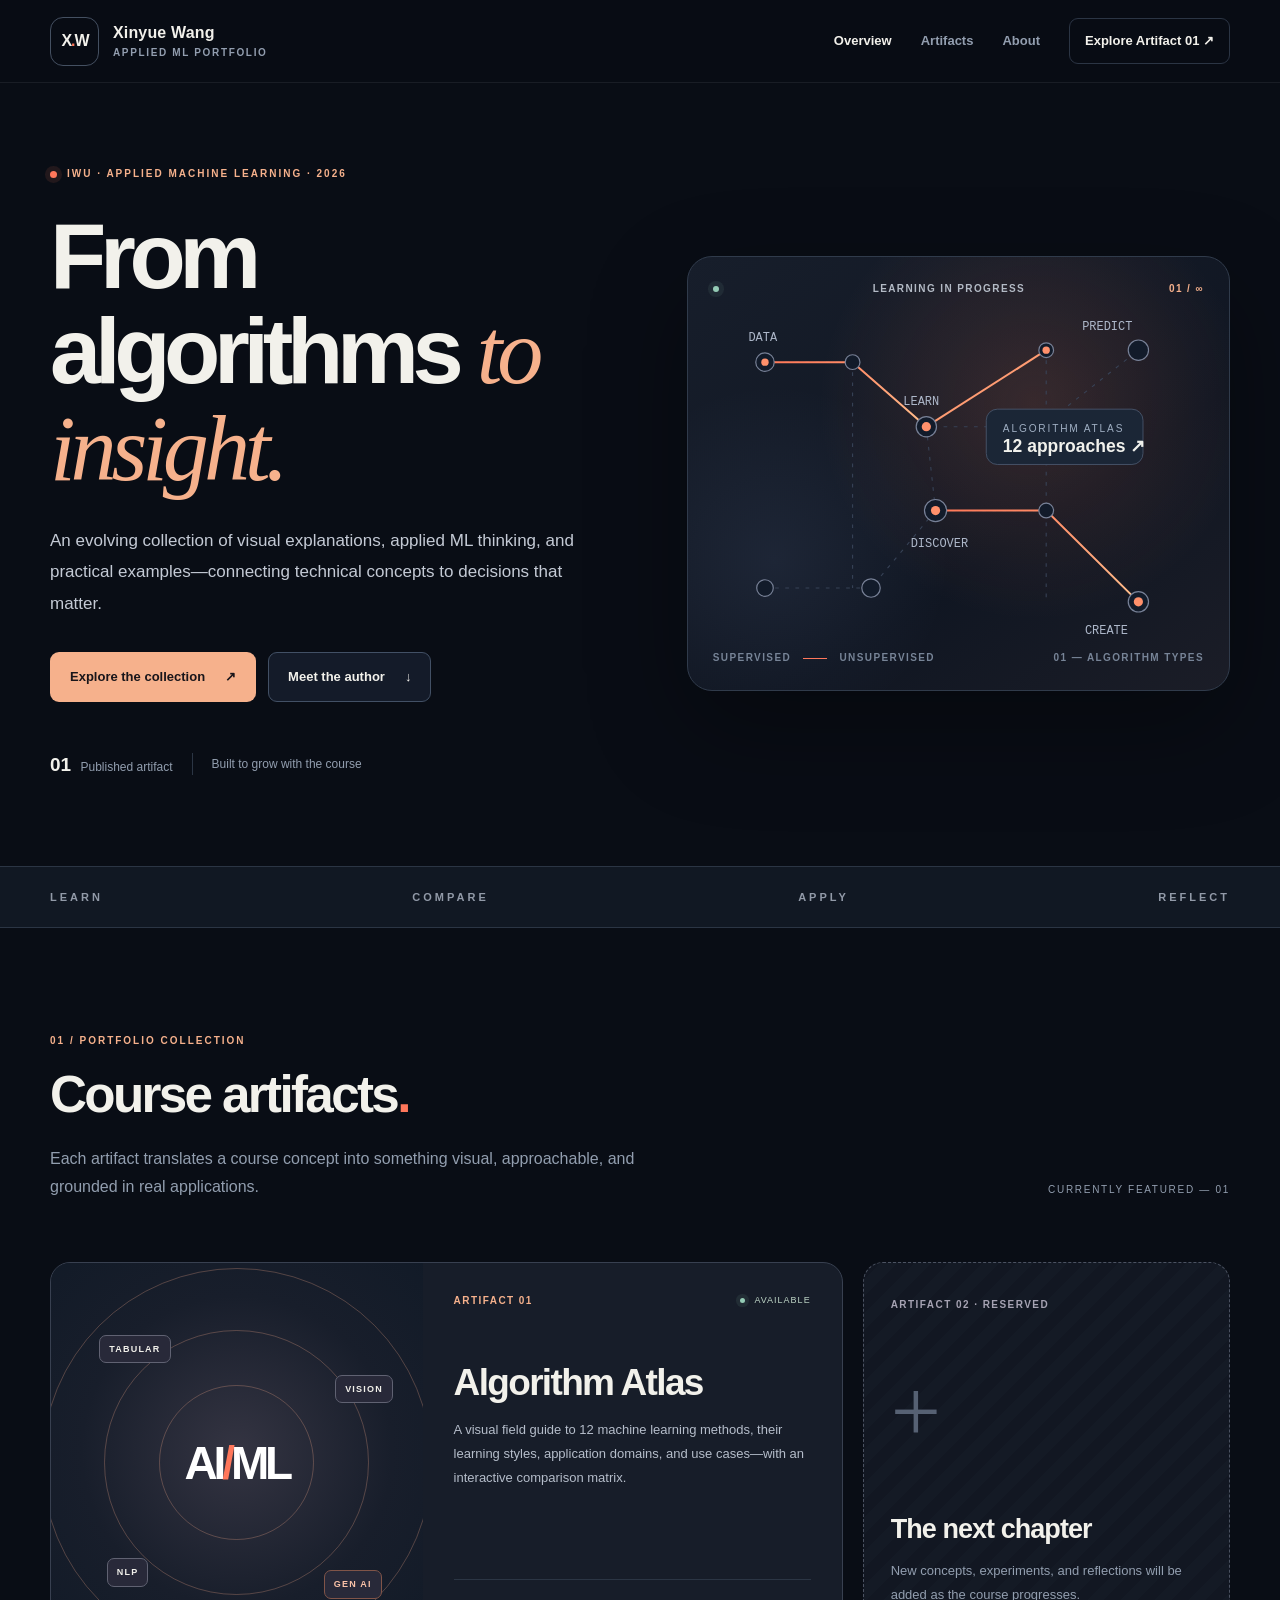
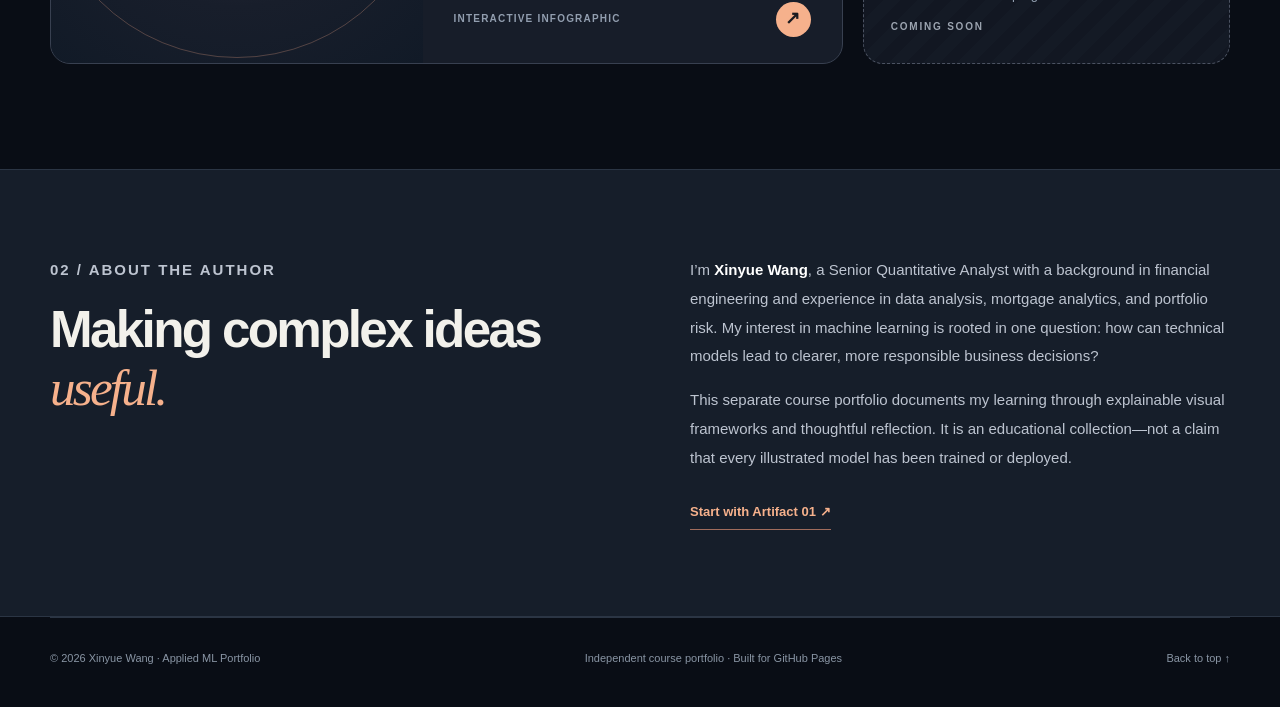
==== index.html @ f340ab2e "Add files via upload" ====
<!doctype html>
<html lang="en">
<head>
  <meta charset="utf-8">
  <meta name="viewport" content="width=device-width, initial-scale=1">
  <meta name="description" content="Xinyue Wang's Applied Machine Learning portfolio: algorithms, practical use cases, and thoughtful model selection.">
  <meta name="theme-color" content="#090d15">
  <title>Xinyue Wang | Applied Machine Learning Portfolio</title>
  <link rel="icon" href="assets/favicon.svg" type="image/svg+xml">
  <link rel="stylesheet" href="assets/styles.css">
  <script defer src="assets/main.js"></script>
</head>
<body>
  <a class="skip-link" href="#main">Skip to content</a>
  <header class="site-header">
    <nav class="nav shell" aria-label="Main navigation">
      <a class="brand" href="./" aria-label="Xinyue Wang — portfolio home"><span class="brand-mark">X<span class="mark-dot">.</span>W</span><span class="brand-name">Xinyue Wang <small>Applied ML Portfolio</small></span></a>
      <div class="nav-links"><a class="active" aria-current="page" href="./">Overview</a><a href="#artifacts">Artifacts</a><a href="#about">About</a><a class="nav-cta" href="artifacts/01-algorithm-atlas/">Explore Artifact 01 <span aria-hidden="true">↗</span></a></div>
    </nav>
  </header>
  <main id="main">
    <section class="home-hero shell">
      <div class="hero-copy">
        <div class="eyebrow"><span class="signal-dot"></span> IWU · APPLIED MACHINE LEARNING · 2026</div>
        <h1>From algorithms <span class="display-italic">to insight.</span></h1>
        <p class="hero-lead">An evolving collection of visual explanations, applied ML thinking, and practical examples—connecting technical concepts to decisions that matter.</p>
        <div class="hero-actions"><a href="#artifacts" class="btn btn-primary">Explore the collection <span aria-hidden="true">↗</span></a><a href="#about" class="btn btn-ghost">Meet the author <span aria-hidden="true">↓</span></a></div>
        <div class="hero-meta"><span><strong>01</strong> Published artifact</span><span class="hero-meta-rule"></span><span>Built to grow with the course</span></div>
      </div>
      <div class="hero-art" aria-label="Decorative illustration of an algorithm landscape linking data, models, and decisions" role="img">
        <div class="art-glow"></div>
        <div class="art-label"><span class="pulse-mini"></span> LEARNING IN PROGRESS <span class="art-label-number">01 / ∞</span></div>
        <svg viewBox="0 0 540 410" class="hero-network" aria-hidden="true" focusable="false">
          <defs><linearGradient id="trace" x1="0" y1="0" x2="1" y2="1"><stop offset="0" stop-color="#ff7757"/><stop offset="1" stop-color="#ffc08d"/></linearGradient></defs>
          <g fill="none" stroke="#3a465b" stroke-width="1.2" stroke-dasharray="4 7" opacity=".9"><path d="M60 75 H155 L235 145 H360 L465 62"/><path d="M60 320 H175 L245 236 H365 L465 335"/><path d="M155 75 V320"/><path d="M365 62 V335"/><path d="M235 145 L245 236"/></g>
          <g fill="none" stroke="url(#trace)" stroke-width="2.2"><path d="M60 75 L155 75 L235 145"/><path d="M245 236 L365 236 L465 335"/><path d="M235 145 L365 62"/></g>
          <g fill="#121b2a" stroke="#778096" stroke-width="1.3"><circle cx="60" cy="75" r="10"/><circle cx="155" cy="75" r="8"/><circle cx="235" cy="145" r="11"/><circle cx="365" cy="62" r="8"/><circle cx="465" cy="62" r="11"/><circle cx="60" cy="320" r="9"/><circle cx="175" cy="320" r="10"/><circle cx="245" cy="236" r="12"/><circle cx="365" cy="236" r="8"/><circle cx="465" cy="335" r="11"/></g>
          <g fill="#ff906b"><circle cx="60" cy="75" r="4"/><circle cx="235" cy="145" r="5"/><circle cx="365" cy="62" r="4"/><circle cx="245" cy="236" r="5"/><circle cx="465" cy="335" r="5"/></g>
          <g font-size="13" font-family="ui-monospace, Menlo, Consolas, monospace" fill="#aeb8ca"><text x="42" y="52">DATA</text><text x="210" y="122">LEARN</text><text x="404" y="40">PREDICT</text><text x="218" y="276">DISCOVER</text><text x="407" y="370">CREATE</text></g>
          <g><rect x="300" y="126" width="170" height="60" rx="12" fill="#1b2636" stroke="#47546a"/><text x="318" y="151" font-size="11" letter-spacing="2" fill="#9faec2">ALGORITHM ATLAS</text><text x="318" y="172" font-size="19" font-weight="700" fill="#f1f1ec">12 approaches ↗</text></g>
        </svg>
        <div class="art-bottom"><span>SUPERVISED <i class="mini-line"></i> UNSUPERVISED</span><span>01 — ALGORITHM TYPES</span></div>
      </div>
    </section>
    <section class="section-divider"><div class="shell divider-inner"><span>LEARN</span><span>COMPARE</span><span>APPLY</span><span>REFLECT</span></div></section>
    <section class="section shell" id="artifacts">
      <div class="section-heading"><div><p class="section-kicker">01 / PORTFOLIO COLLECTION</p><h2>Course artifacts<span class="period">.</span></h2><p class="muted narrow">Each artifact translates a course concept into something visual, approachable, and grounded in real applications.</p></div><span class="section-side-note">CURRENTLY FEATURED — 01</span></div>
      <div class="artifact-grid">
        <a class="feature-card" href="artifacts/01-algorithm-atlas/" aria-label="Open Artifact 01: Algorithm Atlas">
          <div class="feature-visual" aria-hidden="true"><span class="visual-orbit orbit-1"></span><span class="visual-orbit orbit-2"></span><span class="visual-orbit orbit-3"></span><span class="visual-chip chip-a">TABULAR</span><span class="visual-chip chip-b">VISION</span><span class="visual-chip chip-c">NLP</span><span class="visual-chip chip-d">GEN AI</span><div class="visual-core">AI<span>/</span>ML</div></div>
          <div class="feature-description"><div class="card-topline"><span class="number-tag">ARTIFACT 01</span><span class="live-indicator"><span class="signal-dot"></span> AVAILABLE</span></div><h3>Algorithm Atlas</h3><p>A visual field guide to 12 machine learning methods, their learning styles, application domains, and use cases—with an interactive comparison matrix.</p><div class="card-bottom"><span>INTERACTIVE INFOGRAPHIC</span><span class="arrow-circle" aria-hidden="true">↗</span></div></div>
        </a>
        <div class="next-card"><div><span class="number-tag subtle">ARTIFACT 02 · RESERVED</span><div class="placeholder-symbol">+</div><h3>The next chapter</h3><p>New concepts, experiments, and reflections will be added as the course progresses.</p></div><span class="coming-soon">COMING SOON</span></div>
      </div>
    </section>
    <section class="about-band" id="about"><div class="shell about-layout"><div><p class="section-kicker">02 / ABOUT THE AUTHOR</p><h2>Making complex ideas <span class="display-italic">useful.</span></h2></div><div><p>I’m <strong>Xinyue Wang</strong>, a Senior Quantitative Analyst with a background in financial engineering and experience in data analysis, mortgage analytics, and portfolio risk. My interest in machine learning is rooted in one question: how can technical models lead to clearer, more responsible business decisions?</p><p>This separate course portfolio documents my learning through explainable visual frameworks and thoughtful reflection. It is an educational collection—not a claim that every illustrated model has been trained or deployed.</p><a class="text-link" href="artifacts/01-algorithm-atlas/">Start with Artifact 01 <span aria-hidden="true">↗</span></a></div></div></section>
  </main>
  <footer class="site-footer shell"><span>© <span data-year>2026</span> Xinyue Wang · Applied ML Portfolio</span><span>Independent course portfolio · Built for GitHub Pages</span><a href="#main">Back to top ↑</a></footer>
</body>
</html>
---- assets/styles.css ----
:root{--bg:#090d15;--bg2:#101622;--panel:#141c29;--panel2:#1a2432;--line:#2b3544;--text:#f2f1eb;--soft:#c4cad5;--muted:#929eaf;--accent:#ff775b;--accent2:#f6b18c;--green:#94cbb5;--blue:#98addb;--lav:#c3b5e9;--max:1180px;--round:18px;--serif:Georgia,'Times New Roman',serif}*{box-sizing:border-box}html{scroll-behavior:smooth;scroll-padding-top:92px}body{margin:0;background:var(--bg);color:var(--text);font-family:Inter,ui-sans-serif,-apple-system,BlinkMacSystemFont,'Segoe UI',sans-serif;line-height:1.65;-webkit-font-smoothing:antialiased}a{color:inherit;text-decoration:none}button,input,select{font:inherit}button{cursor:pointer}button:focus-visible,a:focus-visible,input:focus-visible,select:focus-visible{outline:2px solid var(--accent2);outline-offset:4px}::selection{background:#ff775b;color:#0c1018}.shell{width:min(var(--max),calc(100% - 72px));margin:0 auto}.skip-link{position:absolute;top:-50px;left:14px;background:#fff;color:#111;padding:10px 16px;z-index:100}.skip-link:focus{top:8px}.site-header{position:sticky;top:0;background:rgba(9,13,21,.91);z-index:50;border-bottom:1px solid rgba(255,255,255,.07);backdrop-filter:blur(18px)}.nav{height:82px;display:flex;align-items:center;justify-content:space-between;gap:22px}.brand{display:flex;align-items:center;gap:14px;flex-shrink:0}.brand-mark{width:49px;height:49px;display:flex;justify-content:center;align-items:center;border:1px solid #445061;border-radius:13px;letter-spacing:-2px;font-weight:850;color:var(--text);font-size:16px}.mark-dot{color:var(--accent);padding:0 1px}.brand-name{font-weight:750;line-height:1.1;letter-spacing:.01em}.brand-name small{display:block;color:var(--muted);font-size:10px;font-weight:600;letter-spacing:1.65px;margin-top:5px;text-transform:uppercase}.nav-links{display:flex;align-items:center;gap:29px;font-size:13px;font-weight:600;color:var(--muted)}.nav-links a:hover,.nav-links a.active{color:var(--text)}.nav-links .nav-cta{color:var(--text);padding:11px 15px;border:1px solid var(--line);border-radius:9px;transition:.2s}.nav-links .nav-cta:hover{border-color:var(--accent);background:rgba(255,119,91,.07)}.home-hero{min-height:625px;padding:83px 0 86px;display:grid;grid-template-columns:1.03fr .97fr;align-items:center;gap:60px}.eyebrow,.section-kicker,.legend-kicker{font-size:10px;font-weight:800;letter-spacing:2px;text-transform:uppercase;color:var(--accent2)}.eyebrow{display:flex;align-items:center;gap:10px}.signal-dot{height:7px;width:7px;background:var(--accent);border-radius:50%;display:inline-block;box-shadow:0 0 0 5px rgba(255,119,91,.1)}h1,h2,h3,h4,p{margin-top:0}h1{font-size:clamp(62px,7.2vw,109px);line-height:1.04;letter-spacing:-.069em;margin:26px 0 27px;font-weight:770}h2{font-size:clamp(33px,4vw,52px);line-height:1.15;letter-spacing:-.052em;font-weight:760;margin:16px 0 20px}.display-italic{font-style:italic;font-family:var(--serif);font-weight:400;letter-spacing:-.055em;color:var(--accent2)}.period{color:var(--accent)}.hero-lead{max-width:535px;font-size:17px;line-height:1.85;color:var(--soft)}.hero-actions{display:flex;align-items:center;flex-wrap:wrap;gap:12px;margin-top:33px}.btn{display:inline-flex;align-items:center;justify-content:center;gap:20px;border-radius:9px;border:1px solid transparent;font-weight:750;padding:13px 19px;font-size:13px;transition:transform .15s,background .15s,color .15s}.btn:hover{transform:translateY(-2px)}.btn-primary{color:#19151a;background:var(--accent2)}.btn-primary:hover{background:#ffd0b2}.btn-ghost{color:var(--text);border-color:#425065;background:#141b29}.btn-ghost:hover{background:#1e2938}.hero-meta{margin-top:47px;display:flex;align-items:center;gap:19px;color:var(--muted);font-size:12px}.hero-meta strong{font-size:19px;font-weight:800;color:var(--text);margin-right:6px}.hero-meta-rule{height:22px;width:1px;background:var(--line)}.hero-art{position:relative;border-radius:25px;background:linear-gradient(145deg,#171e2b,#101622 63%,#1b1d27);border:1px solid #303b4b;min-height:435px;box-shadow:0 36px 100px rgba(0,0,0,.32);overflow:hidden}.art-glow{position:absolute;inset:0;background:radial-gradient(circle at 64% 34%,rgba(253,130,91,.16),transparent 48%),radial-gradient(circle at 16% 70%,rgba(143,170,227,.09),transparent 32%)}.art-label,.art-bottom{position:absolute;left:25px;right:25px;display:flex;align-items:center;justify-content:space-between;z-index:2;font-size:10px;font-weight:750;letter-spacing:1.4px;color:#b3bac5}.art-label{top:24px}.art-bottom{bottom:23px;color:#778497}.art-label-number{color:var(--accent2)}.pulse-mini{width:6px;height:6px;background:var(--green);border-radius:100%;box-shadow:0 0 0 5px rgba(148,203,181,.08);margin-right:10px}.hero-network{display:block;position:absolute;top:36px;left:0;width:100%;height:calc(100% - 55px)}.mini-line{display:inline-block;width:24px;height:1px;background:var(--accent);vertical-align:middle;margin:0 8px}.section-divider,.thin-divider{border-top:1px solid var(--line);border-bottom:1px solid var(--line);background:#111823}.divider-inner{display:flex;justify-content:space-between;align-items:center;padding:21px 0;font-size:11px;letter-spacing:3px;color:#929aa8;font-weight:800}.section{padding:105px 0}.section-heading{display:flex;align-items:end;justify-content:space-between;gap:35px;margin-bottom:45px}.section-heading.compact{margin-bottom:28px}.section-kicker{margin-bottom:0}.muted{color:var(--muted)}.narrow{max-width:620px;line-height:1.75}.section-side-note{font-size:10px;letter-spacing:1.7px;white-space:nowrap;color:var(--muted);padding-bottom:18px}.artifact-grid{display:grid;grid-template-columns:minmax(0,1.64fr) minmax(280px,.76fr);gap:20px}.feature-card{background:#171d29;border:1px solid #384050;border-radius:20px;overflow:hidden;display:grid;grid-template-columns:47% 53%;min-height:385px;transition:transform .22s,border-color .22s,box-shadow .22s}.feature-card:hover{transform:translateY(-5px);border-color:var(--accent);box-shadow:0 28px 60px rgba(0,0,0,.2)}.feature-visual{position:relative;background:radial-gradient(circle at 50% 47%,#343442,#181e2b 55%,#111a27);display:flex;align-items:center;justify-content:center;overflow:hidden}.visual-orbit{position:absolute;aspect-ratio:1;border:1px solid rgba(245,170,136,.28);border-radius:50%}.orbit-1{width:155px}.orbit-2{width:265px}.orbit-3{width:390px}.visual-core{position:relative;font-size:46px;line-height:1;font-weight:850;letter-spacing:-.09em;color:#fff}.visual-core span{color:var(--accent)}.visual-chip{position:absolute;padding:6px 9px;border:1px solid #606272;background:#282939;color:var(--text);border-radius:7px;font-weight:750;font-size:9px;letter-spacing:1.2px}.chip-a{left:13%;top:18%}.chip-b{right:8%;top:28%}.chip-c{left:15%;bottom:19%}.chip-d{right:11%;bottom:16%;color:#fac2a8;border-color:#805448}.feature-description{padding:30px 31px 26px;display:flex;flex-direction:column}.card-topline,.card-bottom{display:flex;align-items:center;justify-content:space-between;gap:10px}.number-tag{letter-spacing:1.45px;font-size:10px;font-weight:800;color:var(--accent2)}.live-indicator{display:flex;align-items:center;gap:9px;font-size:9px;color:#bdd4c5;letter-spacing:1px}.live-indicator .signal-dot{width:5px;height:5px;background:var(--green);box-shadow:0 0 0 4px rgba(148,203,181,.09)}.feature-description h3{font-size:37px;letter-spacing:-.045em;line-height:1.1;margin:54px 0 14px}.feature-description p{font-size:13px;color:#b5bdca;line-height:1.85}.card-bottom{margin-top:auto;padding-top:22px;border-top:1px solid var(--line);font-size:10px;color:var(--muted);font-weight:760;letter-spacing:1.2px}.arrow-circle{width:35px;height:35px;display:grid;place-items:center;background:var(--accent2);color:#1b1b20;border-radius:50%;font-size:18px}.next-card{border:1px dashed #4b5261;border-radius:20px;min-height:385px;padding:27px;display:flex;flex-direction:column;justify-content:space-between;background:repeating-linear-gradient(135deg,#121722,#121722 12px,#141a25 12px,#141a25 24px)}.subtle{color:#a6a3b3}.placeholder-symbol{font-family:var(--serif);font-size:89px;color:#566173;margin:22px 0}.next-card h3{font-size:27px;letter-spacing:-.035em;margin-bottom:8px}.next-card p{font-size:13px;line-height:1.8;color:var(--muted)}.coming-soon{color:#9ca4b0;font-size:10px;letter-spacing:1.8px;font-weight:780}.about-band{background:#161e2a;border-top:1px solid var(--line);border-bottom:1px solid var(--line);padding:86px 0}.about-layout{display:grid;grid-template-columns:1fr 1fr;gap:100px}.about-layout h2{max-width:510px}.about-layout p{color:#bdc4d0;font-size:15px;line-height:1.93}.about-layout strong{color:#fff}.text-link{display:inline-block;color:var(--accent2);font-weight:750;font-size:13px;border-bottom:1px solid #a06c5c;padding-bottom:6px;margin-top:13px}.site-footer{display:flex;justify-content:space-between;gap:20px;align-items:center;padding:31px 0 40px;color:#8995a4;font-size:11px;border-top:1px solid var(--line)}.site-footer a:hover{color:var(--accent2)}
/* Artifact */
.artifact-hero{padding:36px 0 86px}.breadcrumb{color:var(--muted);font-size:12px;display:flex;gap:13px}.breadcrumb a:hover{color:var(--text)}.artifact-hero-grid{display:grid;grid-template-columns:1.2fr .78fr;gap:70px;align-items:center;padding-top:46px}.artifact-hero h1{font-size:clamp(60px,7vw,102px);margin:20px 0 23px}.stats-panel{display:grid;grid-template-columns:1fr 1fr;border-radius:17px;overflow:hidden;border:1px solid #364152;background:#151d29}.stats-panel>div{display:flex;flex-direction:column;gap:4px;padding:29px 24px;border-right:1px solid var(--line);border-bottom:1px solid var(--line)}.stats-panel>div:nth-child(even){border-right:0}.stat-number{font-size:48px;font-weight:750;line-height:1;letter-spacing:-.055em;color:#f3c1a4}.stat-label{font-size:11px;color:var(--muted);margin-top:6px}.stats-foot{grid-column:span 2;padding:15px 20px;font-size:9px;color:#9aa8b8;letter-spacing:1.35px;text-align:center}.thin-divider .shell{display:flex;gap:16px;align-items:center;justify-content:center;flex-wrap:wrap;min-height:52px;color:#a0aabc;letter-spacing:1.2px;font-size:10px;font-weight:700}.thin-divider span{color:var(--accent)}.learning-strip{display:grid;grid-template-columns:repeat(3,1fr);gap:15px}.learning-style{padding:27px;border:1px solid var(--line);border-radius:15px;background:#131b28;min-height:240px}.learning-style h3{font-size:20px;letter-spacing:-.02em;margin:15px 0}.learning-style p{font-size:13px;color:#b2bdc9;line-height:1.75}.legend-kicker{color:var(--muted);font-size:9px}.legend-dot{display:inline-block;width:9px;height:9px;background:var(--accent);border-radius:3px;margin-right:8px}.unsupervised .legend-dot{background:var(--green)}.nuanced .legend-dot{background:var(--lav)}.legend-example{display:block;padding-top:12px;border-top:1px solid var(--line);color:#8c9aac;font-size:11px;margin-top:18px}.matrix-section{padding:0 0 68px}.matrix-key{display:flex;flex-wrap:wrap;gap:25px;padding:0 0 17px;color:#adb7c5;font-size:11px}.key-dot{display:inline-block;vertical-align:middle;border-radius:50%;height:11px;width:11px;margin-right:7px}.key-primary{background:var(--accent)}.key-secondary{border:1px solid var(--accent);background:rgba(255,119,91,.18)}.key-none{background:#263041}.matrix-scroll{overflow-x:auto;border:1px solid #364051;border-radius:16px;background:#141c28}.matrix{border-collapse:collapse;width:100%;min-width:760px;text-align:left}.matrix thead{background:#1c2735}.matrix th{font-size:10px;color:#a9b8c9;letter-spacing:1.3px;text-align:center;padding:19px 12px;font-weight:800;white-space:nowrap}.matrix th:first-child,.matrix th:nth-child(2){text-align:left;padding-left:23px}.matrix tr{border-bottom:1px solid #30394a}.matrix tbody tr:last-child{border-bottom:0}.matrix tbody tr:hover{background:#202b3a}.matrix td{font-size:12px;padding:12px;text-align:center}.matrix td:first-child,.matrix td:nth-child(2){text-align:left;padding-left:23px}.matrix-link{border:0;background:transparent;color:#f0f0ed;font-weight:750;padding:0;text-align:left;font-size:12px;text-decoration:underline;text-decoration-color:#6a6b74;text-underline-offset:4px}.matrix-link:hover{color:var(--accent2)}.type-mini{font-size:10px;color:#aeb8c9}.matrix-mark{display:inline-block;width:12px;height:12px;border-radius:50%;background:#263042;border:1px solid #354257}.matrix-mark.primary{background:var(--accent);border-color:var(--accent)}.matrix-mark.secondary{background:rgba(255,119,91,.19);border-color:var(--accent)}.matrix-note{max-width:900px;color:#9eabba;font-size:12px;margin:17px 0 0;line-height:1.85}.matrix-note strong{color:var(--text)}.filter-panel{border:1px solid #374153;background:#141d2b;padding:20px 21px;border-radius:16px;margin-bottom:25px}.filter-top,.filter-row{display:flex;align-items:center;justify-content:space-between;gap:20px}.filter-top{padding-bottom:18px;border-bottom:1px solid var(--line)}.filter-row{padding-top:18px}.search-wrap{flex:1;display:flex;gap:10px;align-items:center;border:1px solid #465166;background:#0e1622;border-radius:10px;padding:8px 12px;color:#b1bac6;max-width:600px}.search-wrap span{font-size:24px;line-height:1}.search-wrap input{background:transparent;border:0;outline:none;color:#fff;width:100%;font-size:13px;padding:6px 0}.search-wrap input::placeholder{color:#8491a5}.reset-button{border:0;background:transparent;color:var(--accent2);font-weight:750;font-size:12px;padding:10px 5px}.filter-group{display:flex;align-items:center;gap:12px}.filter-label{font-size:10px;font-weight:780;letter-spacing:1.1px;color:#95a3b6}.segmented{display:flex;gap:4px;flex-wrap:wrap}.segmented button{padding:8px 10px;font-size:11px;font-weight:650;color:#adbac8;background:transparent;border:1px solid transparent;border-radius:7px}.segmented button.is-selected{color:#1c1717;background:var(--accent2)}.segmented button:hover:not(.is-selected){background:#263242}.filter-group select{background:#0e1622;color:#e2e5e8;border:1px solid #465166;border-radius:8px;padding:9px 30px 9px 12px;font-size:11px}.results-head{display:flex;justify-content:space-between;align-items:center;gap:16px;margin-bottom:16px;font-size:10px;font-weight:750;letter-spacing:1.2px;color:#91a2b4}.algorithm-grid{display:grid;grid-template-columns:repeat(3,minmax(0,1fr));gap:16px}.algorithm-card{border:1px solid #344052;border-radius:15px;background:#141d2a;min-height:255px;transition:transform .18s,border-color .18s;scroll-margin-top:100px;overflow:hidden}.algorithm-card:hover,.algorithm-card:focus-within{border-color:#887c7c;transform:translateY(-2px)}.algorithm-card[open]{border-color:var(--accent)}.algorithm-card summary{list-style:none;display:block;padding:23px 23px 19px;cursor:pointer}.algorithm-card summary::-webkit-details-marker{display:none}.card-index{display:flex;justify-content:space-between;font-size:10px;letter-spacing:1.3px;font-weight:750;color:var(--muted);align-items:center}.learn-tag{font-size:9px;letter-spacing:.4px;text-transform:uppercase;border-radius:20px;padding:5px 8px;color:#fcc4a9;border:1px solid #805544;background:rgba(255,119,91,.07)}.learn-tag.unsupervised{color:#b3e2c5;border-color:#416e60;background:rgba(149,205,174,.06)}.learn-tag.self{color:#cfc3f1;border-color:#645a87;background:rgba(182,172,231,.08)}.algorithm-card h3{font-size:24px;letter-spacing:-.04em;line-height:1.17;margin:28px 0 11px}.algorithm-card .short{font-size:12px;line-height:1.75;color:#aebac9;margin-bottom:17px;min-height:62px}.domain-pills{display:flex;gap:6px;flex-wrap:wrap}.domain-pill{background:#293348;border:1px solid #3b4658;color:#bfc9d6;border-radius:4px;padding:3px 7px;font-size:9px;letter-spacing:.2px}.open-caption{display:flex;align-items:center;justify-content:space-between;margin-top:21px;padding-top:16px;border-top:1px solid var(--line);font-size:10px;color:var(--accent2);font-weight:750;letter-spacing:1px}.open-caption .plus{font-size:19px;line-height:1}.algorithm-card[open] .plus{transform:rotate(45deg)}.card-details{padding:0 23px 23px;animation:slidein .2s ease}.card-details .detail-block{padding-top:15px;border-top:1px solid #323e50}.detail-block+.detail-block{padding-top:17px}.detail-title{display:block;color:var(--accent2);font-size:10px;text-transform:uppercase;font-weight:770;letter-spacing:1px;margin-bottom:7px}.detail-block p{font-size:12px;color:#b9c3cf;line-height:1.75;margin:0}.empty-results{border:1px dashed #657084;padding:30px;text-align:center;background:#151b27;border-radius:14px}.empty-results p{color:var(--muted)}.generative-band{background:linear-gradient(110deg,#231e29,#161d2b 75%);border-top:1px solid #423643;border-bottom:1px solid #423643;padding:78px 0}.gen-layout{display:grid;grid-template-columns:1fr 1.05fr;gap:75px;align-items:center}.gen-layout p{color:#bfc0ce;line-height:1.84;font-size:14px;max-width:500px}.gen-three{display:grid;gap:9px}.gen-item{border:1px solid #594350;border-radius:10px;background:rgba(14,17,24,.3);padding:16px 20px;display:grid;grid-template-columns:40px 1fr;column-gap:14px;align-items:center}.gen-item>span{color:#f1b398;font-size:12px;grid-row:span 2;font-weight:800}.gen-item h3{font-size:15px;letter-spacing:-.01em;margin:0}.gen-item p{font-size:12px;margin:3px 0 0}.decision-flow{display:grid;grid-template-columns:220px 1fr;gap:16px}.flow-intro{border:1px solid #704c45;background:#30252a;border-radius:15px;padding:23px}.flow-num,.branch-path{font-size:10px;letter-spacing:1.1px;color:#ffba9b;font-weight:800}.flow-intro h3{font-size:20px;line-height:1.2;margin:17px 0 10px}.flow-intro p{font-size:12px;color:#d0b8b5}.flow-branches{display:grid;grid-template-columns:repeat(3,1fr);gap:12px}.flow-branch{border:1px solid var(--line);border-radius:15px;padding:21px;background:#151e2c}.flow-branch h4{font-size:15px;letter-spacing:-.02em;line-height:1.4;margin:18px 0 11px}.flow-branch p{font-size:12px;color:#acb9c8;line-height:1.75;margin:0}.flow-branch strong{color:var(--text)}.responsibility-note{display:flex;align-items:center;gap:20px;margin-top:20px;border:1px solid #39534f;background:#162925;border-radius:12px;padding:17px 23px}.note-icon{font-size:25px;color:var(--green)}.responsibility-note p{margin:0;color:#c0d7cd;font-size:12px;line-height:1.85}.responsibility-note strong{color:#ddf0e6}.reflection-section{padding:98px 0;background:#171e2b;border-top:1px solid #313e4f;border-bottom:1px solid #313e4f}.reflection-layout{display:grid;grid-template-columns:.8fr 1.2fr;gap:88px}.reflection-copy{border-left:2px solid #79605b;padding-left:30px}.reflection-copy p{font-size:14px;color:#b9c3ce;line-height:1.97}.reflection-signature{display:flex;justify-content:space-between;gap:12px;flex-wrap:wrap;border-top:1px solid var(--line);padding-top:18px;margin-top:28px;font-size:11px;color:var(--accent2)}.references{padding:62px 0 85px}.references h2{font-size:30px}.sources-list{max-width:880px;border-top:1px solid var(--line)}.sources-list a{display:grid;grid-template-columns:180px 1fr 20px;gap:12px;padding:19px 4px;border-bottom:1px solid var(--line);align-items:center}.sources-list span{color:var(--muted);font-size:11px}.sources-list a span:last-child{color:var(--accent2);font-size:19px}.sources-list strong{font-size:13px;font-weight:650;color:#d9e0e8}.sources-list a:hover strong{color:var(--accent2)}.scope-note{max-width:880px;color:#8390a2;font-size:11px;line-height:1.9;margin-top:19px}.sr-only{position:absolute;clip:rect(0,0,0,0);width:1px;height:1px;overflow:hidden;white-space:nowrap}.visually-hidden{position:absolute!important;height:1px;width:1px;overflow:hidden;clip:rect(1px,1px,1px,1px);white-space:nowrap} @keyframes slidein{from{opacity:.5;transform:translateY(-6px)}to{opacity:1;transform:translateY(0)}}
@media (max-width:1080px){.home-hero{gap:30px}.hero-art{min-height:385px}.nav-links{gap:13px}.feature-card{grid-template-columns:44% 56%}.filter-row{align-items:flex-start;flex-direction:column}.algorithm-grid{grid-template-columns:repeat(2,minmax(0,1fr))}.gen-layout{gap:35px}.decision-flow{grid-template-columns:1fr}.flow-intro{min-height:130px}.about-layout{gap:40px}}
@media (max-width:760px){.shell{width:min(var(--max),calc(100% - 36px))}.nav{min-height:76px;height:auto;padding:13px 0;align-items:flex-start}.nav-links{justify-content:flex-end;flex-wrap:wrap;gap:10px}.nav-links a{font-size:11px}.nav-links .nav-cta{padding:7px 9px}.brand-name{font-size:12px}.brand-name small{font-size:8px}.brand-mark{width:39px;height:39px}.home-hero{padding:58px 0;grid-template-columns:1fr}.home-hero h1{font-size:66px;max-width:650px}.hero-art{min-height:360px}.section{padding:72px 0}.section-heading{align-items:flex-start;flex-direction:column;gap:0;margin-bottom:27px}.section-side-note{padding-bottom:0}.artifact-grid{grid-template-columns:1fr}.feature-card{min-height:310px}.next-card{min-height:280px}.placeholder-symbol{font-size:60px;margin:6px 0}.about-layout,.artifact-hero-grid,.gen-layout,.reflection-layout{grid-template-columns:1fr;gap:26px}.about-band{padding:68px 0}.artifact-hero{padding-bottom:52px}.artifact-hero-grid{padding-top:25px}.artifact-hero h1{font-size:74px}.stats-panel>div{padding:25px 20px}.learning-strip{grid-template-columns:1fr}.learning-style{min-height:0}.algorithm-grid{grid-template-columns:1fr 1fr}.gen-three{gap:8px}.flow-branches{grid-template-columns:1fr}.flow-intro{min-height:0}.reflection-section{padding:65px 0}.sources-list a{grid-template-columns:1fr 25px;gap:3px}.sources-list a span:first-child{grid-column:1/2}.sources-list a strong{grid-column:1/2}.sources-list a span:last-child{grid-column:2;grid-row:1/3}.site-footer{flex-wrap:wrap}.divider-inner{letter-spacing:1.4px;font-size:9px}}
@media (max-width:520px){.nav{display:block}.brand{margin-bottom:12px}.nav-links{justify-content:space-between}.nav-links a{font-size:10px}.nav-links .nav-cta{display:none}.home-hero h1{font-size:clamp(53px,12.5vw,66px)}.hero-lead{font-size:15px}.hero-meta{gap:10px;flex-wrap:wrap}.hero-art{min-height:290px}.art-label,.art-bottom{left:14px;right:14px;font-size:8px}.feature-card{grid-template-columns:1fr}.feature-visual{min-height:190px}.feature-description h3{margin:21px 0 11px}.feature-description{padding:23px}.next-card{min-height:230px}.artifact-hero h1{font-size:64px}.stat-number{font-size:40px}.algorithm-grid{grid-template-columns:1fr}.filter-panel{padding:14px}.filter-top{align-items:stretch;flex-direction:column;gap:4px}.filter-row{gap:17px}.filter-group{flex-wrap:wrap}.segmented button{font-size:10px;padding:8px}.results-head span:last-child{display:none}.divider-inner{gap:4px}.sources-list strong{font-size:12px}.reflection-copy{padding-left:19px}.gen-layout h2{font-size:36px}}
@media (prefers-reduced-motion:reduce){*,*::before,*::after{scroll-behavior:auto!important;animation:none!important;transition:none!important}}
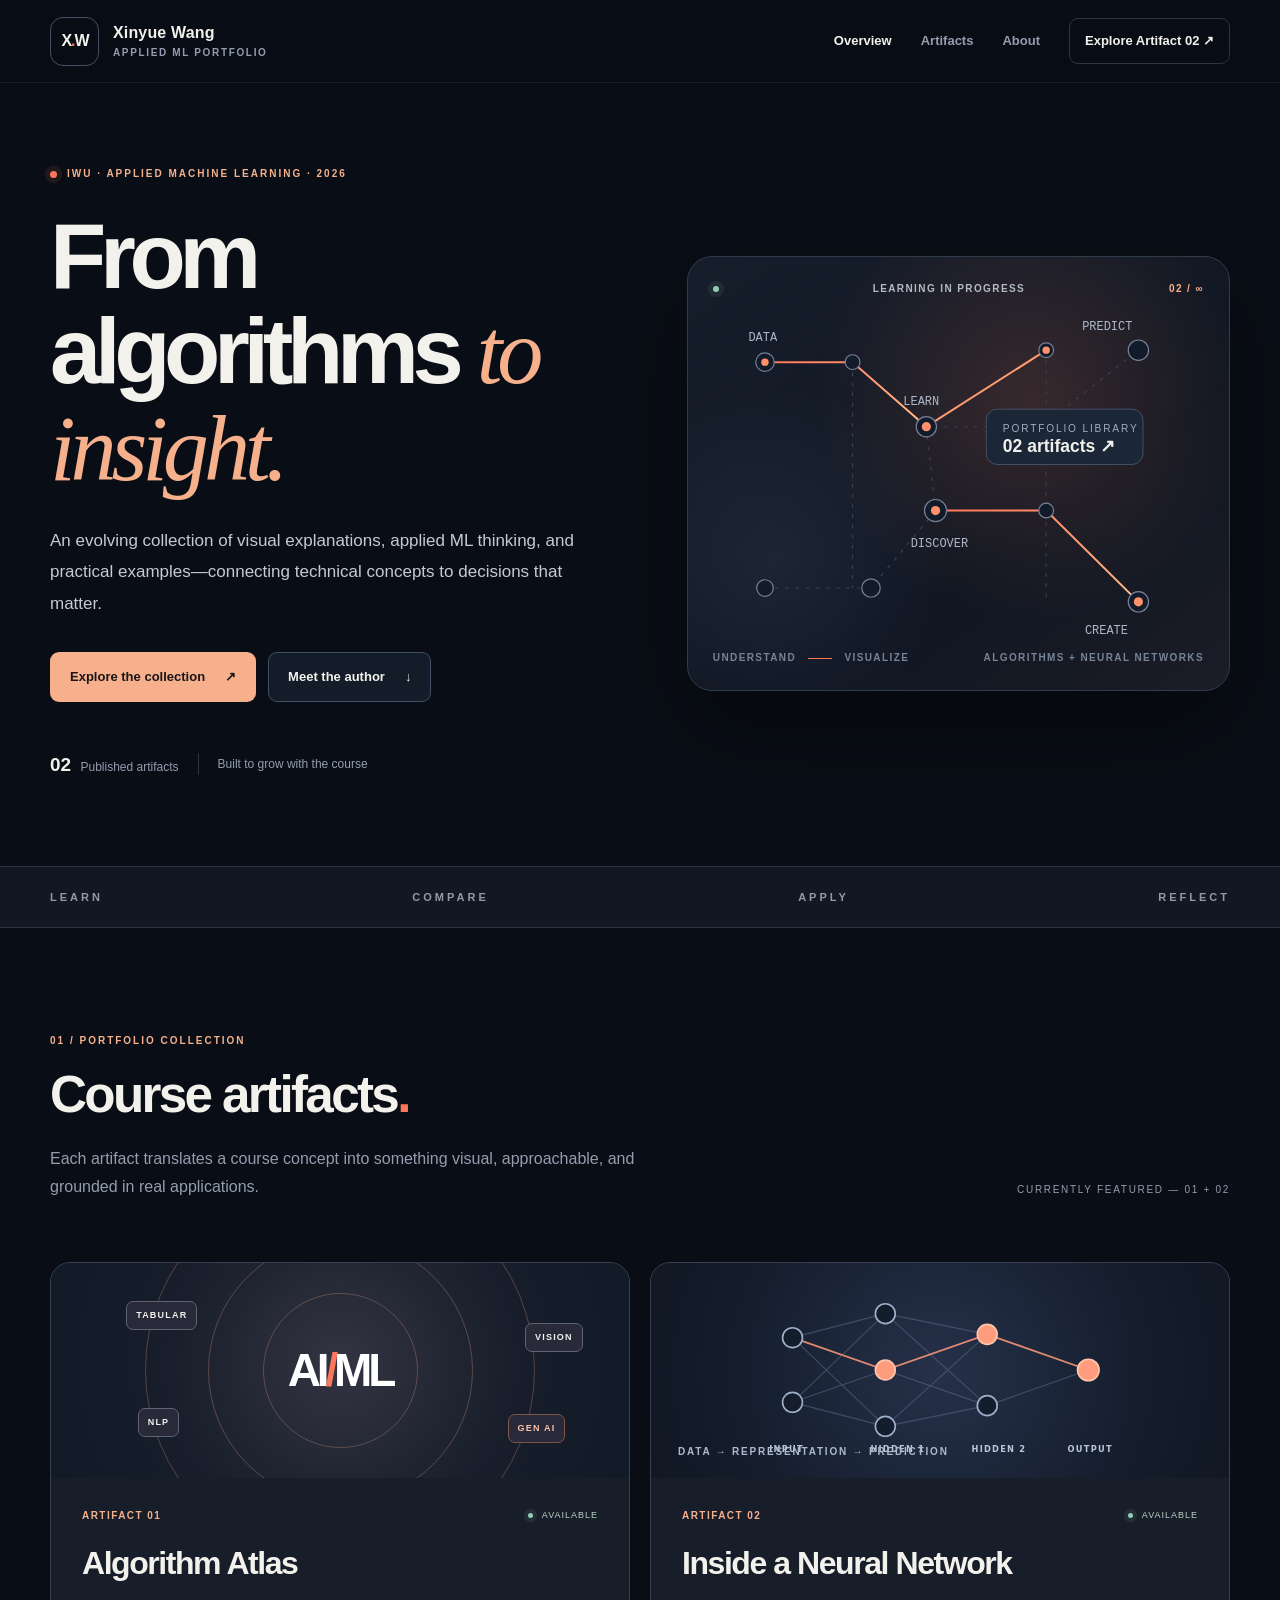
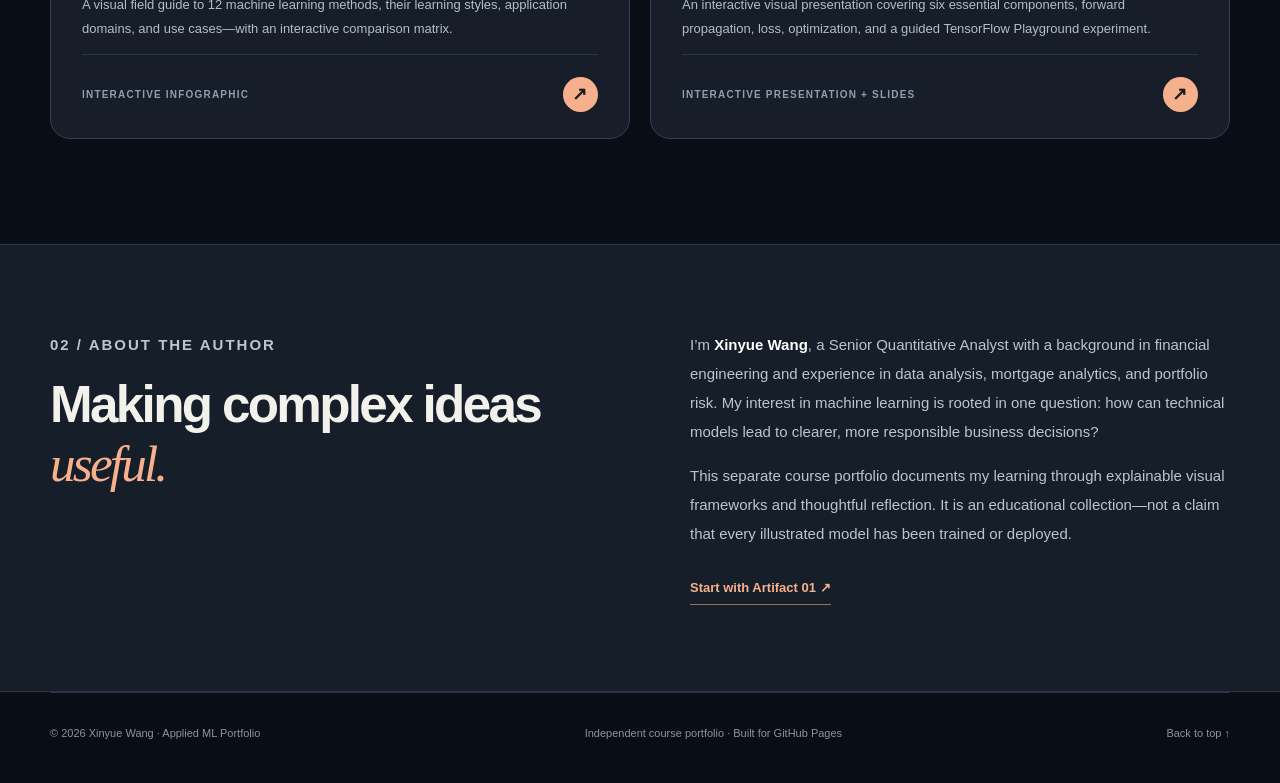
==== commit 516dd3d5: "Add files via upload" ====
--- a/index.html
+++ b/index.html
@@ -3,19 +3,39 @@
 <head>
   <meta charset="utf-8">
   <meta name="viewport" content="width=device-width, initial-scale=1">
-  <meta name="description" content="Xinyue Wang's Applied Machine Learning portfolio: algorithms, practical use cases, and thoughtful model selection.">
+  <meta name="description" content="Xinyue Wang's Applied Machine Learning portfolio: visual explanations of algorithms and neural-network fundamentals.">
   <meta name="theme-color" content="#090d15">
   <title>Xinyue Wang | Applied Machine Learning Portfolio</title>
   <link rel="icon" href="assets/favicon.svg" type="image/svg+xml">
   <link rel="stylesheet" href="assets/styles.css">
   <script defer src="assets/main.js"></script>
+  <style>
+    /* Additive styles for the second portfolio card; original site CSS is preserved. */
+    .artifact-grid{grid-template-columns:repeat(2,minmax(0,1fr));align-items:stretch}
+    .artifact-grid .feature-card{grid-template-columns:1fr;min-height:470px}
+    .artifact-grid .feature-visual{min-height:215px}
+    .artifact-grid .feature-description{min-height:245px}
+    .artifact-grid .feature-description h3{margin:22px 0 12px;font-size:32px}
+    .neural-card .feature-visual{background:radial-gradient(circle at 50% 50%,#26314a 0%,#151e2d 64%,#111723 100%)}
+    .neural-visual{width:100%;height:210px;display:block;padding:18px 26px}
+    .neural-visual .nw-connection{stroke:#647490;stroke-width:1.4;opacity:.48}
+    .neural-visual .nw-connection.hot{stroke:#ff9474;stroke-width:2.2;opacity:.84}
+    .neural-visual .nw-node{fill:#141d2c;stroke:#9eafc9;stroke-width:2}
+    .neural-visual .nw-node.hot{fill:#ff9c7e;stroke:#ffc5ab}
+    .neural-visual text{fill:#bac5d5;font:600 10px ui-sans-serif,system-ui,sans-serif;letter-spacing:1.5px}
+    .neural-caption{position:absolute;bottom:17px;left:27px;color:#aeb9cb;font-size:10px;letter-spacing:1.8px;font-weight:800}
+    .artifact-grid .feature-card:hover .nw-node.hot{filter:drop-shadow(0 0 6px #ff936b)}
+    .collection-count{font-size:11px;color:#aeb8c9;letter-spacing:1.5px;font-weight:750}
+    @media(max-width:900px){.artifact-grid{grid-template-columns:1fr}.artifact-grid .feature-card{min-height:0}.neural-visual{max-width:600px}.artifact-grid .feature-description{min-height:0}.nav-links{gap:12px;flex-wrap:wrap}.nav-links .nav-cta{display:none}}
+    @media(max-width:600px){.neural-visual{height:170px;padding:10px 18px}.artifact-grid .feature-description h3{font-size:30px}.section-side-note{display:none}}
+  </style>
 </head>
 <body>
   <a class="skip-link" href="#main">Skip to content</a>
   <header class="site-header">
     <nav class="nav shell" aria-label="Main navigation">
       <a class="brand" href="./" aria-label="Xinyue Wang — portfolio home"><span class="brand-mark">X<span class="mark-dot">.</span>W</span><span class="brand-name">Xinyue Wang <small>Applied ML Portfolio</small></span></a>
-      <div class="nav-links"><a class="active" aria-current="page" href="./">Overview</a><a href="#artifacts">Artifacts</a><a href="#about">About</a><a class="nav-cta" href="artifacts/01-algorithm-atlas/">Explore Artifact 01 <span aria-hidden="true">↗</span></a></div>
+      <div class="nav-links"><a class="active" aria-current="page" href="./">Overview</a><a href="#artifacts">Artifacts</a><a href="#about">About</a><a class="nav-cta" href="artifacts/02-neural-network-visual-guide/">Explore Artifact 02 <span aria-hidden="true">↗</span></a></div>
     </nav>
   </header>
   <main id="main">
@@ -25,11 +45,11 @@
         <h1>From algorithms <span class="display-italic">to insight.</span></h1>
         <p class="hero-lead">An evolving collection of visual explanations, applied ML thinking, and practical examples—connecting technical concepts to decisions that matter.</p>
         <div class="hero-actions"><a href="#artifacts" class="btn btn-primary">Explore the collection <span aria-hidden="true">↗</span></a><a href="#about" class="btn btn-ghost">Meet the author <span aria-hidden="true">↓</span></a></div>
-        <div class="hero-meta"><span><strong>01</strong> Published artifact</span><span class="hero-meta-rule"></span><span>Built to grow with the course</span></div>
+        <div class="hero-meta"><span><strong>02</strong> Published artifacts</span><span class="hero-meta-rule"></span><span>Built to grow with the course</span></div>
       </div>
-      <div class="hero-art" aria-label="Decorative illustration of an algorithm landscape linking data, models, and decisions" role="img">
+      <div class="hero-art" aria-label="Decorative diagram showing data, learning, and prediction" role="img">
         <div class="art-glow"></div>
-        <div class="art-label"><span class="pulse-mini"></span> LEARNING IN PROGRESS <span class="art-label-number">01 / ∞</span></div>
+        <div class="art-label"><span class="pulse-mini"></span> LEARNING IN PROGRESS <span class="art-label-number">02 / ∞</span></div>
         <svg viewBox="0 0 540 410" class="hero-network" aria-hidden="true" focusable="false">
           <defs><linearGradient id="trace" x1="0" y1="0" x2="1" y2="1"><stop offset="0" stop-color="#ff7757"/><stop offset="1" stop-color="#ffc08d"/></linearGradient></defs>
           <g fill="none" stroke="#3a465b" stroke-width="1.2" stroke-dasharray="4 7" opacity=".9"><path d="M60 75 H155 L235 145 H360 L465 62"/><path d="M60 320 H175 L245 236 H365 L465 335"/><path d="M155 75 V320"/><path d="M365 62 V335"/><path d="M235 145 L245 236"/></g>
@@ -37,20 +57,30 @@
           <g fill="#121b2a" stroke="#778096" stroke-width="1.3"><circle cx="60" cy="75" r="10"/><circle cx="155" cy="75" r="8"/><circle cx="235" cy="145" r="11"/><circle cx="365" cy="62" r="8"/><circle cx="465" cy="62" r="11"/><circle cx="60" cy="320" r="9"/><circle cx="175" cy="320" r="10"/><circle cx="245" cy="236" r="12"/><circle cx="365" cy="236" r="8"/><circle cx="465" cy="335" r="11"/></g>
           <g fill="#ff906b"><circle cx="60" cy="75" r="4"/><circle cx="235" cy="145" r="5"/><circle cx="365" cy="62" r="4"/><circle cx="245" cy="236" r="5"/><circle cx="465" cy="335" r="5"/></g>
           <g font-size="13" font-family="ui-monospace, Menlo, Consolas, monospace" fill="#aeb8ca"><text x="42" y="52">DATA</text><text x="210" y="122">LEARN</text><text x="404" y="40">PREDICT</text><text x="218" y="276">DISCOVER</text><text x="407" y="370">CREATE</text></g>
-          <g><rect x="300" y="126" width="170" height="60" rx="12" fill="#1b2636" stroke="#47546a"/><text x="318" y="151" font-size="11" letter-spacing="2" fill="#9faec2">ALGORITHM ATLAS</text><text x="318" y="172" font-size="19" font-weight="700" fill="#f1f1ec">12 approaches ↗</text></g>
+          <g><rect x="300" y="126" width="170" height="60" rx="12" fill="#1b2636" stroke="#47546a"/><text x="318" y="151" font-size="11" letter-spacing="2" fill="#9faec2">PORTFOLIO LIBRARY</text><text x="318" y="172" font-size="19" font-weight="700" fill="#f1f1ec">02 artifacts ↗</text></g>
         </svg>
-        <div class="art-bottom"><span>SUPERVISED <i class="mini-line"></i> UNSUPERVISED</span><span>01 — ALGORITHM TYPES</span></div>
+        <div class="art-bottom"><span>UNDERSTAND <i class="mini-line"></i> VISUALIZE</span><span>ALGORITHMS + NEURAL NETWORKS</span></div>
       </div>
     </section>
     <section class="section-divider"><div class="shell divider-inner"><span>LEARN</span><span>COMPARE</span><span>APPLY</span><span>REFLECT</span></div></section>
     <section class="section shell" id="artifacts">
-      <div class="section-heading"><div><p class="section-kicker">01 / PORTFOLIO COLLECTION</p><h2>Course artifacts<span class="period">.</span></h2><p class="muted narrow">Each artifact translates a course concept into something visual, approachable, and grounded in real applications.</p></div><span class="section-side-note">CURRENTLY FEATURED — 01</span></div>
+      <div class="section-heading"><div><p class="section-kicker">01 / PORTFOLIO COLLECTION</p><h2>Course artifacts<span class="period">.</span></h2><p class="muted narrow">Each artifact translates a course concept into something visual, approachable, and grounded in real applications.</p></div><span class="section-side-note">CURRENTLY FEATURED — 01 + 02</span></div>
       <div class="artifact-grid">
         <a class="feature-card" href="artifacts/01-algorithm-atlas/" aria-label="Open Artifact 01: Algorithm Atlas">
           <div class="feature-visual" aria-hidden="true"><span class="visual-orbit orbit-1"></span><span class="visual-orbit orbit-2"></span><span class="visual-orbit orbit-3"></span><span class="visual-chip chip-a">TABULAR</span><span class="visual-chip chip-b">VISION</span><span class="visual-chip chip-c">NLP</span><span class="visual-chip chip-d">GEN AI</span><div class="visual-core">AI<span>/</span>ML</div></div>
           <div class="feature-description"><div class="card-topline"><span class="number-tag">ARTIFACT 01</span><span class="live-indicator"><span class="signal-dot"></span> AVAILABLE</span></div><h3>Algorithm Atlas</h3><p>A visual field guide to 12 machine learning methods, their learning styles, application domains, and use cases—with an interactive comparison matrix.</p><div class="card-bottom"><span>INTERACTIVE INFOGRAPHIC</span><span class="arrow-circle" aria-hidden="true">↗</span></div></div>
         </a>
-        <div class="next-card"><div><span class="number-tag subtle">ARTIFACT 02 · RESERVED</span><div class="placeholder-symbol">+</div><h3>The next chapter</h3><p>New concepts, experiments, and reflections will be added as the course progresses.</p></div><span class="coming-soon">COMING SOON</span></div>
+        <a class="feature-card neural-card" href="artifacts/02-neural-network-visual-guide/" aria-label="Open Artifact 02: Neural Network Visual Guide">
+          <div class="feature-visual" aria-hidden="true">
+            <svg class="neural-visual" viewBox="0 0 480 210" focusable="false">
+              <g class="nw-connection"><path d="M62 66L174 37M62 66L174 105M62 66L174 173M62 144L174 37M62 144L174 105M62 144L174 173M174 37L297 62M174 37L297 148M174 105L297 62M174 105L297 148M174 173L297 62M174 173L297 148M297 62L419 105M297 148L419 105"/></g>
+              <g class="nw-connection hot"><path d="M62 66L174 105L297 62L419 105" fill="none"/></g>
+              <g><circle class="nw-node" cx="62" cy="66" r="12"/><circle class="nw-node" cx="62" cy="144" r="12"/><circle class="nw-node" cx="174" cy="37" r="12"/><circle class="nw-node hot" cx="174" cy="105" r="12"/><circle class="nw-node" cx="174" cy="173" r="12"/><circle class="nw-node hot" cx="297" cy="62" r="12"/><circle class="nw-node" cx="297" cy="148" r="12"/><circle class="nw-node hot" cx="419" cy="105" r="13"/></g>
+              <text x="34" y="204">INPUT</text><text x="156" y="204">HIDDEN 1</text><text x="278" y="204">HIDDEN 2</text><text x="394" y="204">OUTPUT</text>
+            </svg><span class="neural-caption">DATA → REPRESENTATION → PREDICTION</span>
+          </div>
+          <div class="feature-description"><div class="card-topline"><span class="number-tag">ARTIFACT 02</span><span class="live-indicator"><span class="signal-dot"></span> AVAILABLE</span></div><h3>Inside a Neural Network</h3><p>An interactive visual presentation covering six essential components, forward propagation, loss, optimization, and a guided TensorFlow Playground experiment.</p><div class="card-bottom"><span>INTERACTIVE PRESENTATION + SLIDES</span><span class="arrow-circle" aria-hidden="true">↗</span></div></div>
+        </a>
       </div>
     </section>
     <section class="about-band" id="about"><div class="shell about-layout"><div><p class="section-kicker">02 / ABOUT THE AUTHOR</p><h2>Making complex ideas <span class="display-italic">useful.</span></h2></div><div><p>I’m <strong>Xinyue Wang</strong>, a Senior Quantitative Analyst with a background in financial engineering and experience in data analysis, mortgage analytics, and portfolio risk. My interest in machine learning is rooted in one question: how can technical models lead to clearer, more responsible business decisions?</p><p>This separate course portfolio documents my learning through explainable visual frameworks and thoughtful reflection. It is an educational collection—not a claim that every illustrated model has been trained or deployed.</p><a class="text-link" href="artifacts/01-algorithm-atlas/">Start with Artifact 01 <span aria-hidden="true">↗</span></a></div></div></section>
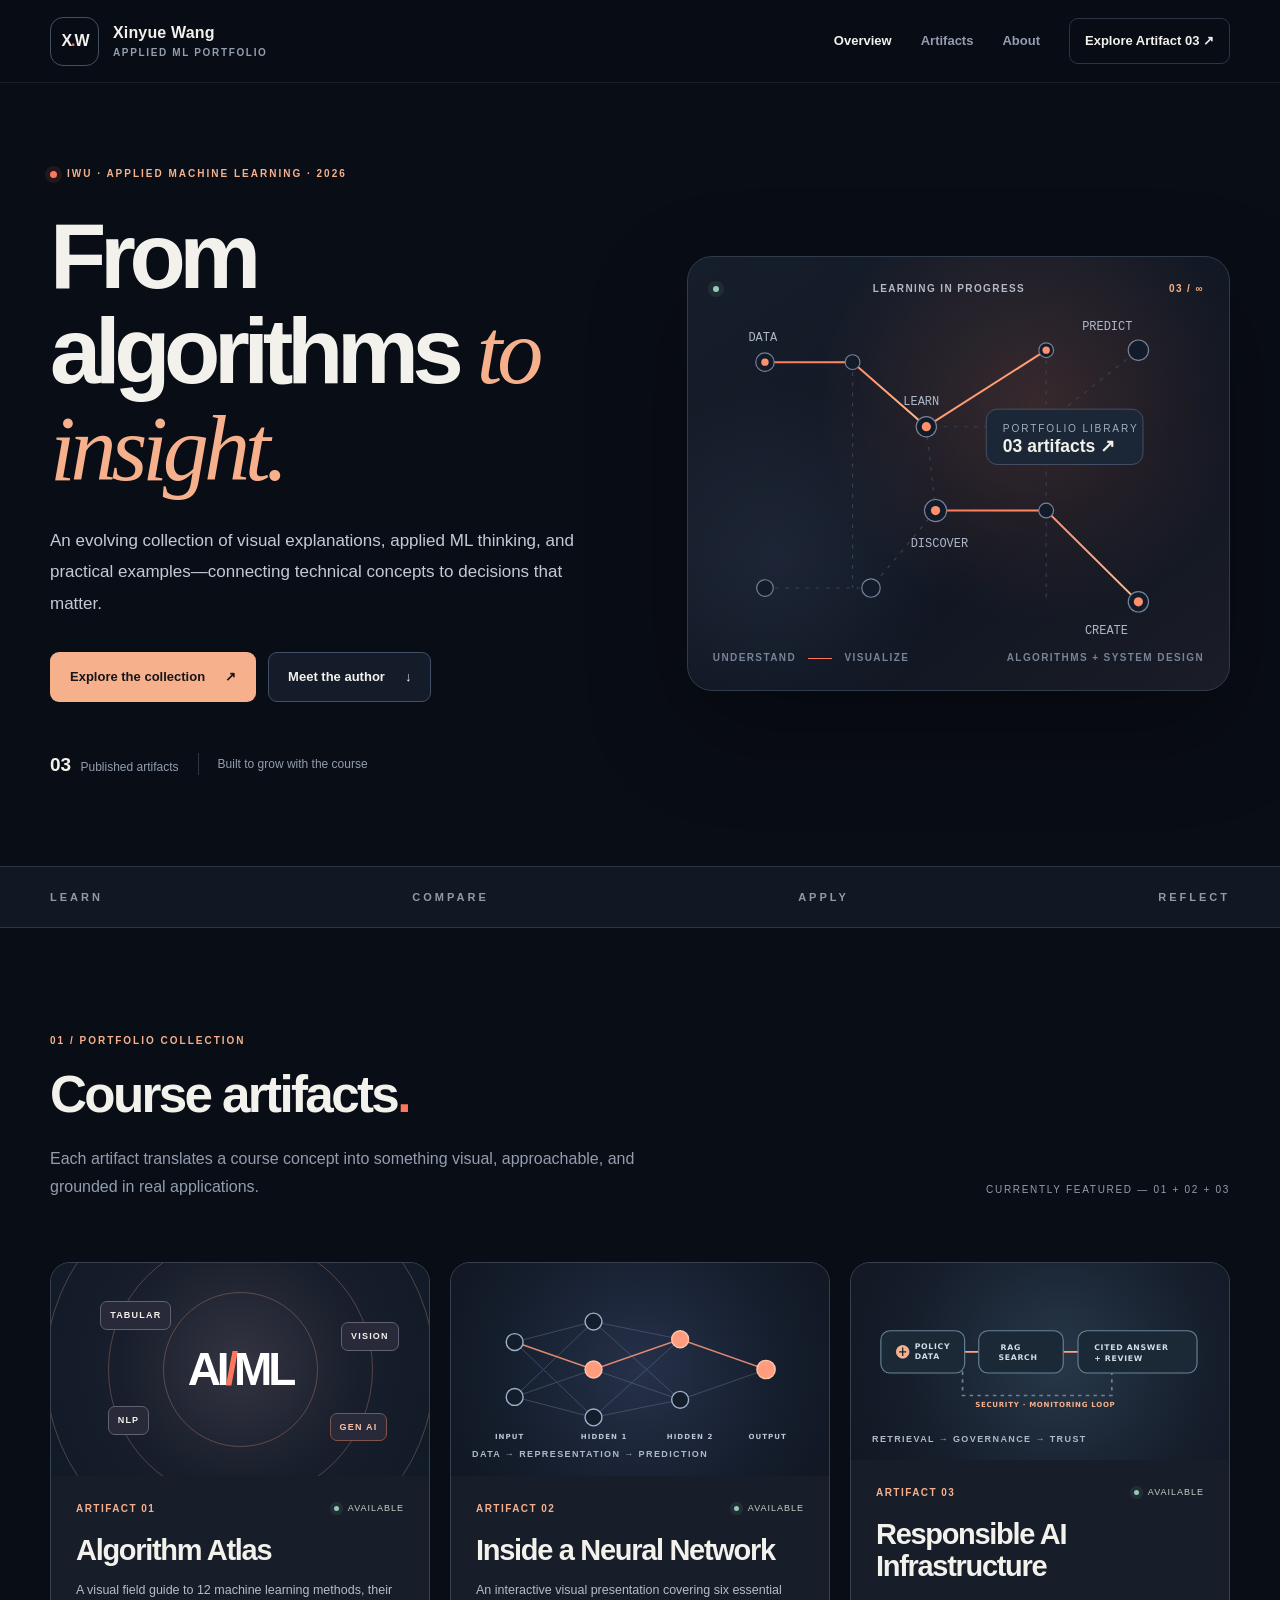
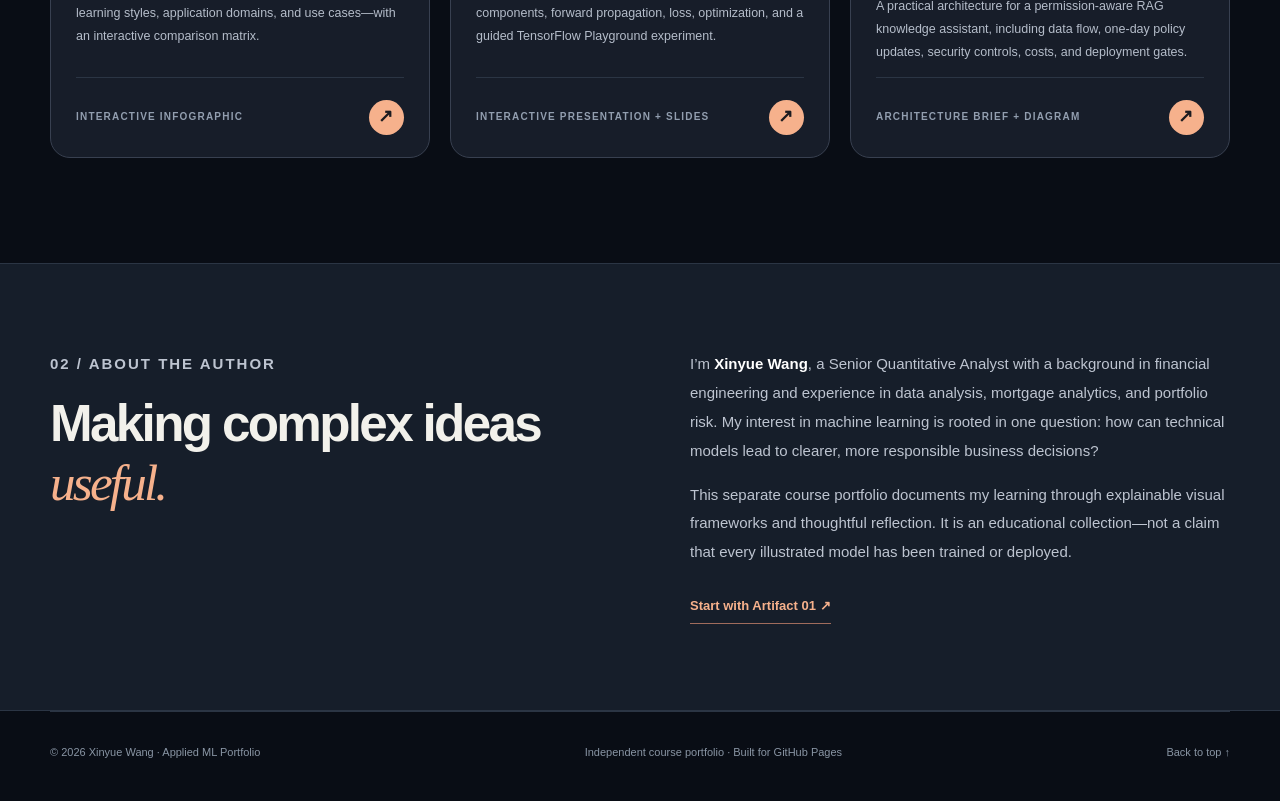
==== commit c32e61ce: "Add files via upload" ====
--- a/index.html
+++ b/index.html
@@ -3,31 +3,41 @@
 <head>
   <meta charset="utf-8">
   <meta name="viewport" content="width=device-width, initial-scale=1">
-  <meta name="description" content="Xinyue Wang's Applied Machine Learning portfolio: visual explanations of algorithms and neural-network fundamentals.">
+  <meta name="description" content="Xinyue Wang's Applied Machine Learning portfolio: visual explanations of algorithms, neural networks, and responsible AI infrastructure.">
   <meta name="theme-color" content="#090d15">
   <title>Xinyue Wang | Applied Machine Learning Portfolio</title>
   <link rel="icon" href="assets/favicon.svg" type="image/svg+xml">
   <link rel="stylesheet" href="assets/styles.css">
   <script defer src="assets/main.js"></script>
   <style>
-    /* Additive styles for the second portfolio card; original site CSS is preserved. */
-    .artifact-grid{grid-template-columns:repeat(2,minmax(0,1fr));align-items:stretch}
-    .artifact-grid .feature-card{grid-template-columns:1fr;min-height:470px}
-    .artifact-grid .feature-visual{min-height:215px}
-    .artifact-grid .feature-description{min-height:245px}
-    .artifact-grid .feature-description h3{margin:22px 0 12px;font-size:32px}
+    /* Only additive collection styles: existing shared site styles and files are untouched. */
+    .artifact-grid{grid-template-columns:repeat(3,minmax(0,1fr));align-items:stretch}
+    .artifact-grid .feature-card{grid-template-columns:1fr;min-height:460px}
+    .artifact-grid .feature-visual{min-height:197px}
+    .artifact-grid .feature-description{min-height:265px;padding:25px 25px 22px}
+    .artifact-grid .feature-description h3{margin:18px 0 12px;font-size:29px}
+    .artifact-grid .feature-description p{font-size:12.5px}
     .neural-card .feature-visual{background:radial-gradient(circle at 50% 50%,#26314a 0%,#151e2d 64%,#111723 100%)}
-    .neural-visual{width:100%;height:210px;display:block;padding:18px 26px}
+    .neural-visual{width:100%;height:195px;display:block;padding:18px 20px}
     .neural-visual .nw-connection{stroke:#647490;stroke-width:1.4;opacity:.48}
     .neural-visual .nw-connection.hot{stroke:#ff9474;stroke-width:2.2;opacity:.84}
     .neural-visual .nw-node{fill:#141d2c;stroke:#9eafc9;stroke-width:2}
     .neural-visual .nw-node.hot{fill:#ff9c7e;stroke:#ffc5ab}
     .neural-visual text{fill:#bac5d5;font:600 10px ui-sans-serif,system-ui,sans-serif;letter-spacing:1.5px}
-    .neural-caption{position:absolute;bottom:17px;left:27px;color:#aeb9cb;font-size:10px;letter-spacing:1.8px;font-weight:800}
+    .neural-caption{position:absolute;bottom:14px;left:21px;color:#aeb9cb;font-size:9px;letter-spacing:1.4px;font-weight:800}
     .artifact-grid .feature-card:hover .nw-node.hot{filter:drop-shadow(0 0 6px #ff936b)}
+    .infra-card .feature-visual{background:radial-gradient(circle at 55% 50%,#273849,#161e2c 65%,#121823 100%)}
+    .infra-visual{width:100%;height:194px;display:block;padding:14px 20px}
+    .infra-visual .pipe{stroke:#6d8298;stroke-width:2.4;fill:none;stroke-dasharray:5 6}
+    .infra-visual .pipe.hot{stroke:#ffa57e;stroke-dasharray:none;stroke-width:2.6}
+    .infra-visual .node{fill:#1b2937;stroke:#688398;stroke-width:1.6}
+    .infra-visual .accent{fill:#f6b18c;stroke:#ffcaaf}
+    .infra-visual text{font:700 11px ui-sans-serif,system-ui,sans-serif;fill:#d1dce9;letter-spacing:1px}
+    .infra-caption{position:absolute;bottom:13px;left:21px;color:#aeb9cb;font-size:9px;letter-spacing:1.4px;font-weight:800}
     .collection-count{font-size:11px;color:#aeb8c9;letter-spacing:1.5px;font-weight:750}
-    @media(max-width:900px){.artifact-grid{grid-template-columns:1fr}.artifact-grid .feature-card{min-height:0}.neural-visual{max-width:600px}.artifact-grid .feature-description{min-height:0}.nav-links{gap:12px;flex-wrap:wrap}.nav-links .nav-cta{display:none}}
-    @media(max-width:600px){.neural-visual{height:170px;padding:10px 18px}.artifact-grid .feature-description h3{font-size:30px}.section-side-note{display:none}}
+    @media(max-width:1100px){.artifact-grid{grid-template-columns:repeat(2,minmax(0,1fr))}.infra-card{grid-column:span 2}.infra-card .feature-description{min-height:0}.infra-card .feature-visual{min-height:200px}}
+    @media(max-width:900px){.artifact-grid .feature-card{min-height:0}.nav-links{gap:12px;flex-wrap:wrap}.nav-links .nav-cta{display:none}.artifact-grid .feature-description{min-height:0}}
+    @media(max-width:650px){.artifact-grid{grid-template-columns:1fr}.infra-card{grid-column:span 1}.neural-visual,.infra-visual{height:174px;padding:10px 18px}.artifact-grid .feature-description h3{font-size:29px}.section-side-note{display:none}}
   </style>
 </head>
 <body>
@@ -35,7 +45,7 @@
   <header class="site-header">
     <nav class="nav shell" aria-label="Main navigation">
       <a class="brand" href="./" aria-label="Xinyue Wang — portfolio home"><span class="brand-mark">X<span class="mark-dot">.</span>W</span><span class="brand-name">Xinyue Wang <small>Applied ML Portfolio</small></span></a>
-      <div class="nav-links"><a class="active" aria-current="page" href="./">Overview</a><a href="#artifacts">Artifacts</a><a href="#about">About</a><a class="nav-cta" href="artifacts/02-neural-network-visual-guide/">Explore Artifact 02 <span aria-hidden="true">↗</span></a></div>
+      <div class="nav-links"><a class="active" aria-current="page" href="./">Overview</a><a href="#artifacts">Artifacts</a><a href="#about">About</a><a class="nav-cta" href="artifacts/03-ai-infrastructure/">Explore Artifact 03 <span aria-hidden="true">↗</span></a></div>
     </nav>
   </header>
   <main id="main">
@@ -45,11 +55,11 @@
         <h1>From algorithms <span class="display-italic">to insight.</span></h1>
         <p class="hero-lead">An evolving collection of visual explanations, applied ML thinking, and practical examples—connecting technical concepts to decisions that matter.</p>
         <div class="hero-actions"><a href="#artifacts" class="btn btn-primary">Explore the collection <span aria-hidden="true">↗</span></a><a href="#about" class="btn btn-ghost">Meet the author <span aria-hidden="true">↓</span></a></div>
-        <div class="hero-meta"><span><strong>02</strong> Published artifacts</span><span class="hero-meta-rule"></span><span>Built to grow with the course</span></div>
+        <div class="hero-meta"><span><strong>03</strong> Published artifacts</span><span class="hero-meta-rule"></span><span>Built to grow with the course</span></div>
       </div>
       <div class="hero-art" aria-label="Decorative diagram showing data, learning, and prediction" role="img">
         <div class="art-glow"></div>
-        <div class="art-label"><span class="pulse-mini"></span> LEARNING IN PROGRESS <span class="art-label-number">02 / ∞</span></div>
+        <div class="art-label"><span class="pulse-mini"></span> LEARNING IN PROGRESS <span class="art-label-number">03 / ∞</span></div>
         <svg viewBox="0 0 540 410" class="hero-network" aria-hidden="true" focusable="false">
           <defs><linearGradient id="trace" x1="0" y1="0" x2="1" y2="1"><stop offset="0" stop-color="#ff7757"/><stop offset="1" stop-color="#ffc08d"/></linearGradient></defs>
           <g fill="none" stroke="#3a465b" stroke-width="1.2" stroke-dasharray="4 7" opacity=".9"><path d="M60 75 H155 L235 145 H360 L465 62"/><path d="M60 320 H175 L245 236 H365 L465 335"/><path d="M155 75 V320"/><path d="M365 62 V335"/><path d="M235 145 L245 236"/></g>
@@ -57,29 +67,36 @@
           <g fill="#121b2a" stroke="#778096" stroke-width="1.3"><circle cx="60" cy="75" r="10"/><circle cx="155" cy="75" r="8"/><circle cx="235" cy="145" r="11"/><circle cx="365" cy="62" r="8"/><circle cx="465" cy="62" r="11"/><circle cx="60" cy="320" r="9"/><circle cx="175" cy="320" r="10"/><circle cx="245" cy="236" r="12"/><circle cx="365" cy="236" r="8"/><circle cx="465" cy="335" r="11"/></g>
           <g fill="#ff906b"><circle cx="60" cy="75" r="4"/><circle cx="235" cy="145" r="5"/><circle cx="365" cy="62" r="4"/><circle cx="245" cy="236" r="5"/><circle cx="465" cy="335" r="5"/></g>
           <g font-size="13" font-family="ui-monospace, Menlo, Consolas, monospace" fill="#aeb8ca"><text x="42" y="52">DATA</text><text x="210" y="122">LEARN</text><text x="404" y="40">PREDICT</text><text x="218" y="276">DISCOVER</text><text x="407" y="370">CREATE</text></g>
-          <g><rect x="300" y="126" width="170" height="60" rx="12" fill="#1b2636" stroke="#47546a"/><text x="318" y="151" font-size="11" letter-spacing="2" fill="#9faec2">PORTFOLIO LIBRARY</text><text x="318" y="172" font-size="19" font-weight="700" fill="#f1f1ec">02 artifacts ↗</text></g>
+          <g><rect x="300" y="126" width="170" height="60" rx="12" fill="#1b2636" stroke="#47546a"/><text x="318" y="151" font-size="11" letter-spacing="2" fill="#9faec2">PORTFOLIO LIBRARY</text><text x="318" y="172" font-size="19" font-weight="700" fill="#f1f1ec">03 artifacts ↗</text></g>
         </svg>
-        <div class="art-bottom"><span>UNDERSTAND <i class="mini-line"></i> VISUALIZE</span><span>ALGORITHMS + NEURAL NETWORKS</span></div>
+        <div class="art-bottom"><span>UNDERSTAND <i class="mini-line"></i> VISUALIZE</span><span>ALGORITHMS + SYSTEM DESIGN</span></div>
       </div>
     </section>
     <section class="section-divider"><div class="shell divider-inner"><span>LEARN</span><span>COMPARE</span><span>APPLY</span><span>REFLECT</span></div></section>
     <section class="section shell" id="artifacts">
-      <div class="section-heading"><div><p class="section-kicker">01 / PORTFOLIO COLLECTION</p><h2>Course artifacts<span class="period">.</span></h2><p class="muted narrow">Each artifact translates a course concept into something visual, approachable, and grounded in real applications.</p></div><span class="section-side-note">CURRENTLY FEATURED — 01 + 02</span></div>
+      <div class="section-heading"><div><p class="section-kicker">01 / PORTFOLIO COLLECTION</p><h2>Course artifacts<span class="period">.</span></h2><p class="muted narrow">Each artifact translates a course concept into something visual, approachable, and grounded in real applications.</p></div><span class="section-side-note">CURRENTLY FEATURED — 01 + 02 + 03</span></div>
       <div class="artifact-grid">
         <a class="feature-card" href="artifacts/01-algorithm-atlas/" aria-label="Open Artifact 01: Algorithm Atlas">
           <div class="feature-visual" aria-hidden="true"><span class="visual-orbit orbit-1"></span><span class="visual-orbit orbit-2"></span><span class="visual-orbit orbit-3"></span><span class="visual-chip chip-a">TABULAR</span><span class="visual-chip chip-b">VISION</span><span class="visual-chip chip-c">NLP</span><span class="visual-chip chip-d">GEN AI</span><div class="visual-core">AI<span>/</span>ML</div></div>
           <div class="feature-description"><div class="card-topline"><span class="number-tag">ARTIFACT 01</span><span class="live-indicator"><span class="signal-dot"></span> AVAILABLE</span></div><h3>Algorithm Atlas</h3><p>A visual field guide to 12 machine learning methods, their learning styles, application domains, and use cases—with an interactive comparison matrix.</p><div class="card-bottom"><span>INTERACTIVE INFOGRAPHIC</span><span class="arrow-circle" aria-hidden="true">↗</span></div></div>
         </a>
         <a class="feature-card neural-card" href="artifacts/02-neural-network-visual-guide/" aria-label="Open Artifact 02: Neural Network Visual Guide">
-          <div class="feature-visual" aria-hidden="true">
-            <svg class="neural-visual" viewBox="0 0 480 210" focusable="false">
-              <g class="nw-connection"><path d="M62 66L174 37M62 66L174 105M62 66L174 173M62 144L174 37M62 144L174 105M62 144L174 173M174 37L297 62M174 37L297 148M174 105L297 62M174 105L297 148M174 173L297 62M174 173L297 148M297 62L419 105M297 148L419 105"/></g>
-              <g class="nw-connection hot"><path d="M62 66L174 105L297 62L419 105" fill="none"/></g>
-              <g><circle class="nw-node" cx="62" cy="66" r="12"/><circle class="nw-node" cx="62" cy="144" r="12"/><circle class="nw-node" cx="174" cy="37" r="12"/><circle class="nw-node hot" cx="174" cy="105" r="12"/><circle class="nw-node" cx="174" cy="173" r="12"/><circle class="nw-node hot" cx="297" cy="62" r="12"/><circle class="nw-node" cx="297" cy="148" r="12"/><circle class="nw-node hot" cx="419" cy="105" r="13"/></g>
-              <text x="34" y="204">INPUT</text><text x="156" y="204">HIDDEN 1</text><text x="278" y="204">HIDDEN 2</text><text x="394" y="204">OUTPUT</text>
-            </svg><span class="neural-caption">DATA → REPRESENTATION → PREDICTION</span>
-          </div>
+          <div class="feature-visual" aria-hidden="true"><svg class="neural-visual" viewBox="0 0 480 210" focusable="false">
+            <g class="nw-connection"><path d="M62 66L174 37M62 66L174 105M62 66L174 173M62 144L174 37M62 144L174 105M62 144L174 173M174 37L297 62M174 37L297 148M174 105L297 62M174 105L297 148M174 173L297 62M174 173L297 148M297 62L419 105M297 148L419 105"/></g>
+            <g class="nw-connection hot"><path d="M62 66L174 105L297 62L419 105" fill="none"/></g>
+            <g><circle class="nw-node" cx="62" cy="66" r="12"/><circle class="nw-node" cx="62" cy="144" r="12"/><circle class="nw-node" cx="174" cy="37" r="12"/><circle class="nw-node hot" cx="174" cy="105" r="12"/><circle class="nw-node" cx="174" cy="173" r="12"/><circle class="nw-node hot" cx="297" cy="62" r="12"/><circle class="nw-node" cx="297" cy="148" r="12"/><circle class="nw-node hot" cx="419" cy="105" r="13"/></g>
+            <text x="34" y="204">INPUT</text><text x="156" y="204">HIDDEN 1</text><text x="278" y="204">HIDDEN 2</text><text x="394" y="204">OUTPUT</text></svg><span class="neural-caption">DATA → REPRESENTATION → PREDICTION</span></div>
           <div class="feature-description"><div class="card-topline"><span class="number-tag">ARTIFACT 02</span><span class="live-indicator"><span class="signal-dot"></span> AVAILABLE</span></div><h3>Inside a Neural Network</h3><p>An interactive visual presentation covering six essential components, forward propagation, loss, optimization, and a guided TensorFlow Playground experiment.</p><div class="card-bottom"><span>INTERACTIVE PRESENTATION + SLIDES</span><span class="arrow-circle" aria-hidden="true">↗</span></div></div>
+        </a>
+        <a class="feature-card infra-card" href="artifacts/03-ai-infrastructure/" aria-label="Open Artifact 03: Responsible AI Infrastructure">
+          <div class="feature-visual" aria-hidden="true"><svg class="infra-visual" viewBox="0 0 480 210" focusable="false">
+            <path class="pipe hot" d="M75 92 H152 M223 92 H295 M365 92 H420"/><path class="pipe" d="M342 120 V154 H130 V120"/>
+            <rect class="node" x="14" y="62" width="119" height="60" rx="13"/><rect class="node" x="153" y="62" width="120" height="60" rx="13"/><rect class="node" x="294" y="62" width="169" height="60" rx="13"/>
+            <circle class="accent" cx="45" cy="92" r="9"/><path d="M45 86v12m-5-6h10" stroke="#15202b" stroke-width="1.8"/>
+            <text x="62" y="88">POLICY</text><text x="62" y="102">DATA</text><text x="184" y="89">RAG</text><text x="181" y="104">SEARCH</text><text x="317" y="89">CITED ANSWER</text><text x="317" y="105">+ REVIEW</text>
+            <text x="148" y="171" style="font-size:10px;fill:#f6b18c">SECURITY · MONITORING LOOP</text>
+          </svg><span class="infra-caption">RETRIEVAL → GOVERNANCE → TRUST</span></div>
+          <div class="feature-description"><div class="card-topline"><span class="number-tag">ARTIFACT 03</span><span class="live-indicator"><span class="signal-dot"></span> AVAILABLE</span></div><h3>Responsible AI Infrastructure</h3><p>A practical architecture for a permission-aware RAG knowledge assistant, including data flow, one-day policy updates, security controls, costs, and deployment gates.</p><div class="card-bottom"><span>ARCHITECTURE BRIEF + DIAGRAM</span><span class="arrow-circle" aria-hidden="true">↗</span></div></div>
         </a>
       </div>
     </section>
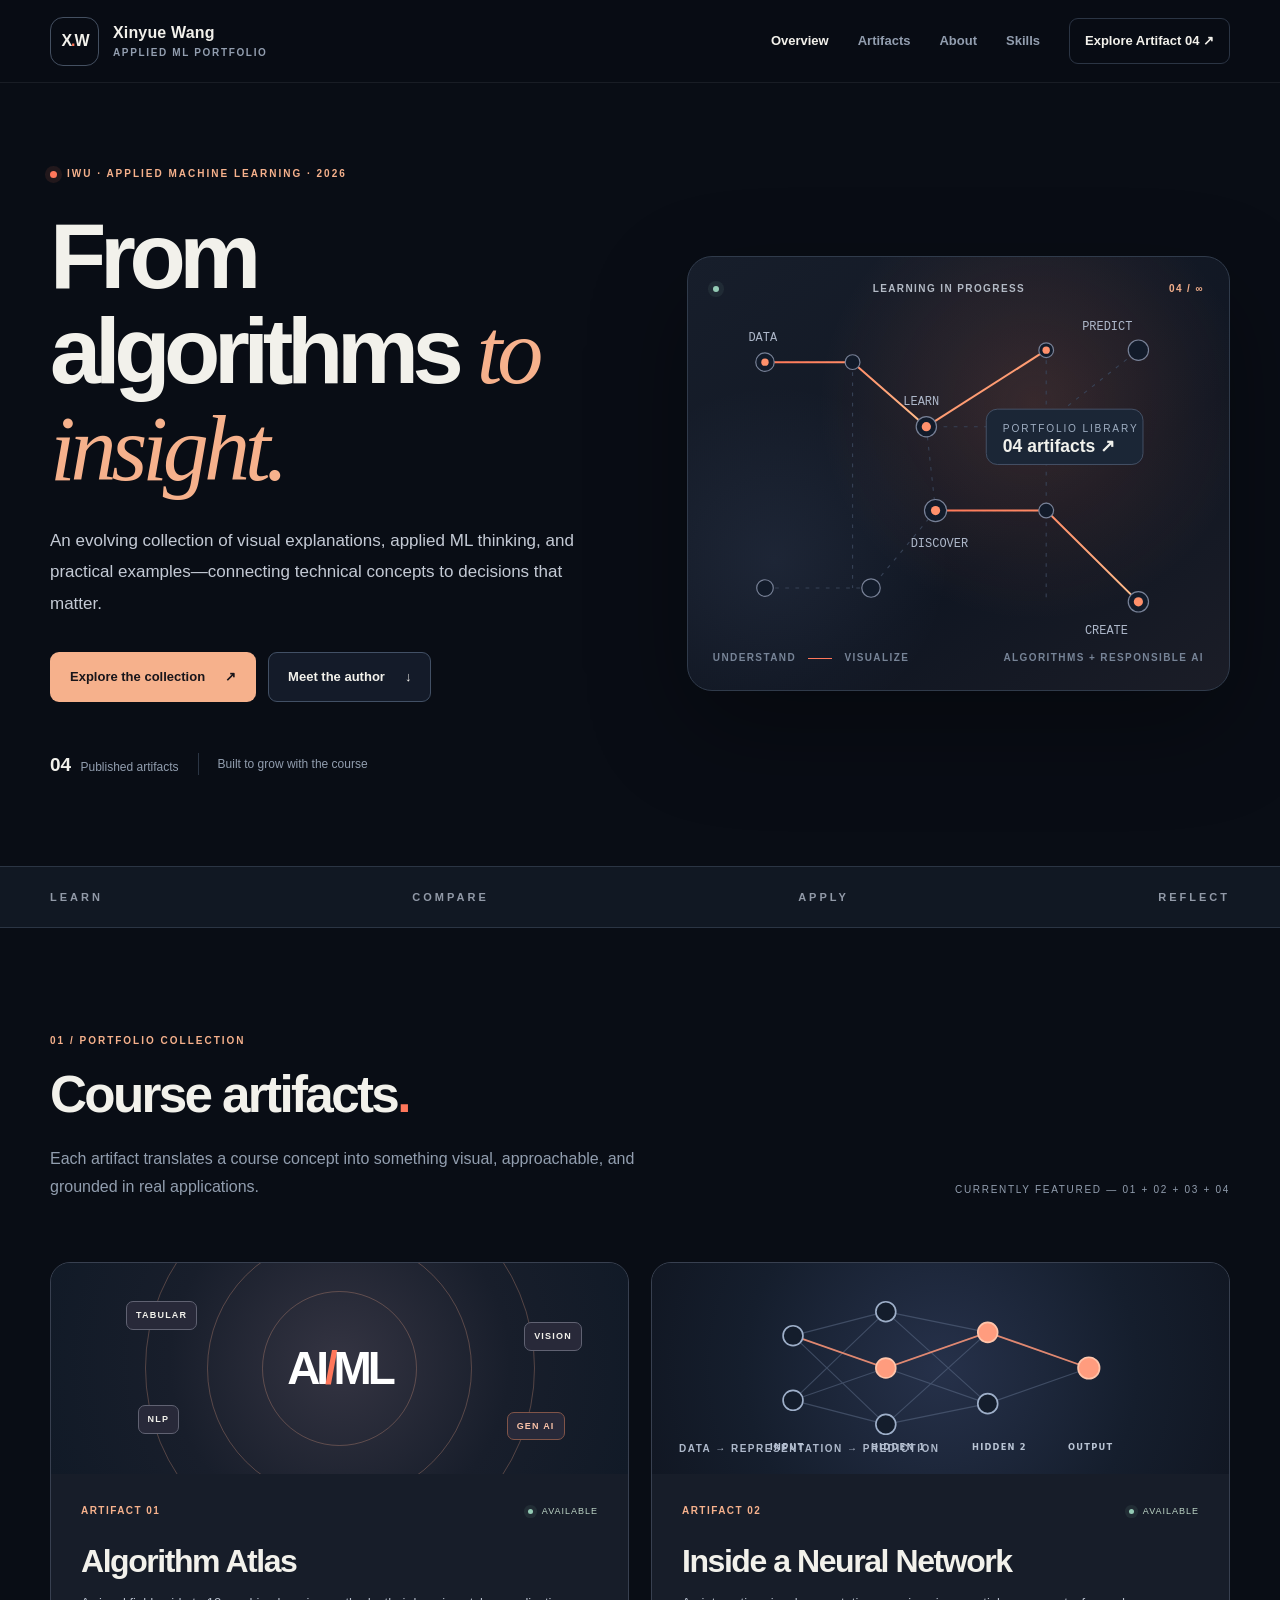
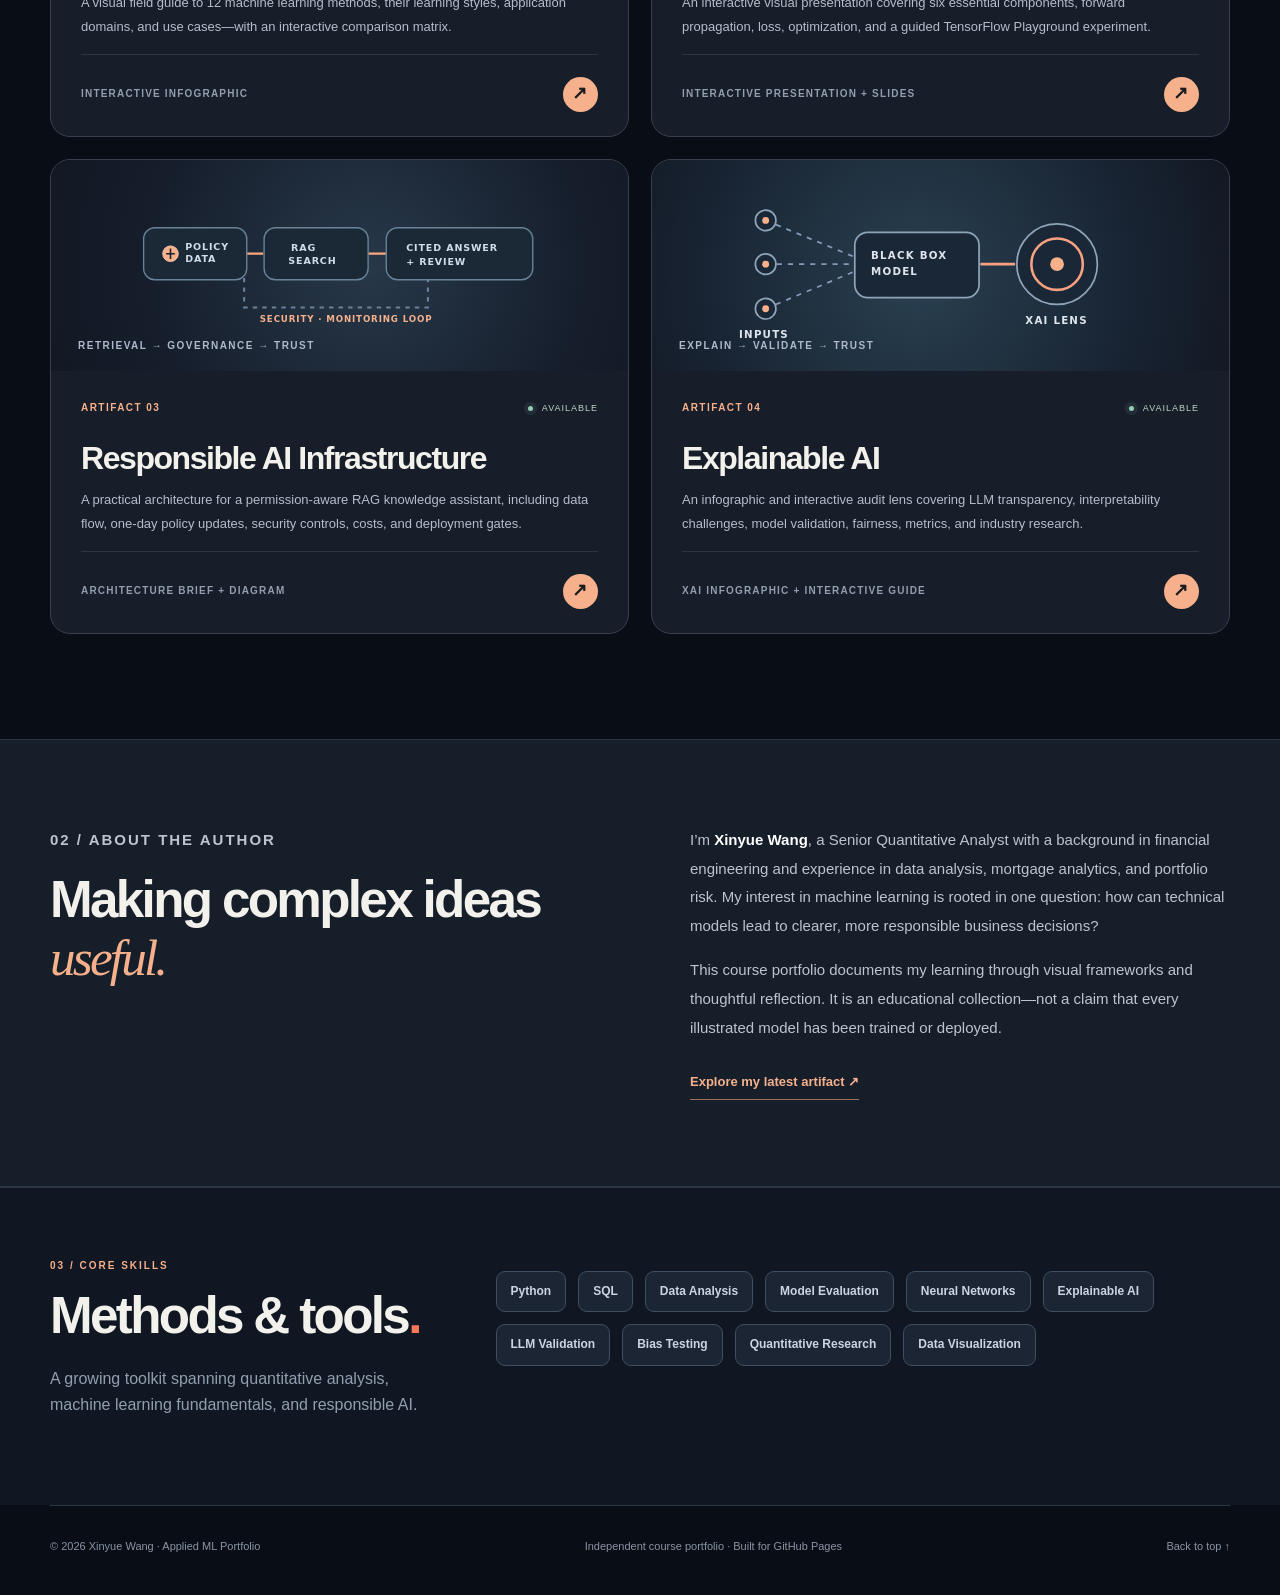
==== commit 36c704e5: "Add files via upload" ====
--- a/index.html
+++ b/index.html
@@ -3,104 +3,85 @@
 <head>
   <meta charset="utf-8">
   <meta name="viewport" content="width=device-width, initial-scale=1">
-  <meta name="description" content="Xinyue Wang's Applied Machine Learning portfolio: visual explanations of algorithms, neural networks, and responsible AI infrastructure.">
+  <meta name="description" content="Xinyue Wang's Applied Machine Learning portfolio: algorithms, neural networks, responsible AI infrastructure, and explainable AI.">
   <meta name="theme-color" content="#090d15">
   <title>Xinyue Wang | Applied Machine Learning Portfolio</title>
   <link rel="icon" href="assets/favicon.svg" type="image/svg+xml">
   <link rel="stylesheet" href="assets/styles.css">
   <script defer src="assets/main.js"></script>
   <style>
-    /* Only additive collection styles: existing shared site styles and files are untouched. */
-    .artifact-grid{grid-template-columns:repeat(3,minmax(0,1fr));align-items:stretch}
-    .artifact-grid .feature-card{grid-template-columns:1fr;min-height:460px}
-    .artifact-grid .feature-visual{min-height:197px}
-    .artifact-grid .feature-description{min-height:265px;padding:25px 25px 22px}
-    .artifact-grid .feature-description h3{margin:18px 0 12px;font-size:29px}
-    .artifact-grid .feature-description p{font-size:12.5px}
+    /* Additive site styles: the original assets/styles.css and JS remain unchanged. */
+    .artifact-grid{grid-template-columns:repeat(2,minmax(0,1fr));align-items:stretch;gap:22px}
+    .artifact-grid .feature-card{grid-template-columns:1fr;min-height:475px}
+    .artifact-grid .feature-visual{min-height:210px}
+    .artifact-grid .feature-description{min-height:255px;padding:29px 30px 24px}
+    .artifact-grid .feature-description h3{font-size:32px;margin:24px 0 12px}
+    .artifact-grid .feature-description p{font-size:13px}
     .neural-card .feature-visual{background:radial-gradient(circle at 50% 50%,#26314a 0%,#151e2d 64%,#111723 100%)}
-    .neural-visual{width:100%;height:195px;display:block;padding:18px 20px}
+    .neural-visual{width:100%;height:210px;display:block;padding:18px 26px}
     .neural-visual .nw-connection{stroke:#647490;stroke-width:1.4;opacity:.48}
     .neural-visual .nw-connection.hot{stroke:#ff9474;stroke-width:2.2;opacity:.84}
     .neural-visual .nw-node{fill:#141d2c;stroke:#9eafc9;stroke-width:2}
     .neural-visual .nw-node.hot{fill:#ff9c7e;stroke:#ffc5ab}
     .neural-visual text{fill:#bac5d5;font:600 10px ui-sans-serif,system-ui,sans-serif;letter-spacing:1.5px}
-    .neural-caption{position:absolute;bottom:14px;left:21px;color:#aeb9cb;font-size:9px;letter-spacing:1.4px;font-weight:800}
+    .neural-caption,.infra-caption,.xai-caption{position:absolute;bottom:17px;left:27px;color:#aeb9cb;font-size:10px;letter-spacing:1.5px;font-weight:800}
     .artifact-grid .feature-card:hover .nw-node.hot{filter:drop-shadow(0 0 6px #ff936b)}
     .infra-card .feature-visual{background:radial-gradient(circle at 55% 50%,#273849,#161e2c 65%,#121823 100%)}
-    .infra-visual{width:100%;height:194px;display:block;padding:14px 20px}
+    .infra-visual{width:100%;height:210px;display:block;padding:14px 20px}
     .infra-visual .pipe{stroke:#6d8298;stroke-width:2.4;fill:none;stroke-dasharray:5 6}
     .infra-visual .pipe.hot{stroke:#ffa57e;stroke-dasharray:none;stroke-width:2.6}
     .infra-visual .node{fill:#1b2937;stroke:#688398;stroke-width:1.6}
     .infra-visual .accent{fill:#f6b18c;stroke:#ffcaaf}
     .infra-visual text{font:700 11px ui-sans-serif,system-ui,sans-serif;fill:#d1dce9;letter-spacing:1px}
-    .infra-caption{position:absolute;bottom:13px;left:21px;color:#aeb9cb;font-size:9px;letter-spacing:1.4px;font-weight:800}
-    .collection-count{font-size:11px;color:#aeb8c9;letter-spacing:1.5px;font-weight:750}
-    @media(max-width:1100px){.artifact-grid{grid-template-columns:repeat(2,minmax(0,1fr))}.infra-card{grid-column:span 2}.infra-card .feature-description{min-height:0}.infra-card .feature-visual{min-height:200px}}
-    @media(max-width:900px){.artifact-grid .feature-card{min-height:0}.nav-links{gap:12px;flex-wrap:wrap}.nav-links .nav-cta{display:none}.artifact-grid .feature-description{min-height:0}}
-    @media(max-width:650px){.artifact-grid{grid-template-columns:1fr}.infra-card{grid-column:span 1}.neural-visual,.infra-visual{height:174px;padding:10px 18px}.artifact-grid .feature-description h3{font-size:29px}.section-side-note{display:none}}
+    .xai-card .feature-visual{background:radial-gradient(circle at 46% 55%,#294050,#182332 67%,#121822 100%)}
+    .xai-visual{width:100%;height:210px;display:block;padding:15px 28px}
+    .xai-visual .xai-path{stroke:#849ab6;stroke-width:2;fill:none;stroke-dasharray:6 7}
+    .xai-visual .xai-hot{stroke:#f9a181;stroke-width:3;fill:none}
+    .xai-visual text{fill:#dce4ed;font:700 12px ui-sans-serif,system-ui,sans-serif;letter-spacing:1.4px}
+    .skills-band{border-top:1px solid var(--line);padding:70px 0;background:#101722}
+    .skills-layout{display:grid;grid-template-columns:.7fr 1.3fr;gap:50px;align-items:start}
+    .skills-layout h2{margin-top:13px}
+    .skills-tags{display:flex;flex-wrap:wrap;gap:12px;padding-top:13px}
+    .skills-tags span{padding:10px 14px;border-radius:9px;border:1px solid #3f4e60;background:#1b2534;color:#ccd4e1;font-size:12px;font-weight:650}
+    @media(max-width:900px){.artifact-grid{grid-template-columns:1fr}.artifact-grid .feature-card{min-height:0}.artifact-grid .feature-description{min-height:0}.nav-links{gap:12px;flex-wrap:wrap}.nav-links .nav-cta{display:none}.skills-layout{grid-template-columns:1fr}}
+    @media(max-width:600px){.neural-visual,.infra-visual,.xai-visual{height:176px;padding:10px 17px}.artifact-grid .feature-description h3{font-size:30px}.section-side-note{display:none}}
   </style>
 </head>
 <body>
   <a class="skip-link" href="#main">Skip to content</a>
-  <header class="site-header">
-    <nav class="nav shell" aria-label="Main navigation">
-      <a class="brand" href="./" aria-label="Xinyue Wang — portfolio home"><span class="brand-mark">X<span class="mark-dot">.</span>W</span><span class="brand-name">Xinyue Wang <small>Applied ML Portfolio</small></span></a>
-      <div class="nav-links"><a class="active" aria-current="page" href="./">Overview</a><a href="#artifacts">Artifacts</a><a href="#about">About</a><a class="nav-cta" href="artifacts/03-ai-infrastructure/">Explore Artifact 03 <span aria-hidden="true">↗</span></a></div>
-    </nav>
-  </header>
+  <header class="site-header"><nav class="nav shell" aria-label="Main navigation">
+    <a class="brand" href="./" aria-label="Xinyue Wang — portfolio home"><span class="brand-mark">X<span class="mark-dot">.</span>W</span><span class="brand-name">Xinyue Wang <small>Applied ML Portfolio</small></span></a>
+    <div class="nav-links"><a class="active" aria-current="page" href="./">Overview</a><a href="#artifacts">Artifacts</a><a href="#about">About</a><a href="#skills">Skills</a><a class="nav-cta" href="artifacts/04-explainable-ai/">Explore Artifact 04 <span aria-hidden="true">↗</span></a></div>
+  </nav></header>
   <main id="main">
-    <section class="home-hero shell">
-      <div class="hero-copy">
-        <div class="eyebrow"><span class="signal-dot"></span> IWU · APPLIED MACHINE LEARNING · 2026</div>
-        <h1>From algorithms <span class="display-italic">to insight.</span></h1>
-        <p class="hero-lead">An evolving collection of visual explanations, applied ML thinking, and practical examples—connecting technical concepts to decisions that matter.</p>
-        <div class="hero-actions"><a href="#artifacts" class="btn btn-primary">Explore the collection <span aria-hidden="true">↗</span></a><a href="#about" class="btn btn-ghost">Meet the author <span aria-hidden="true">↓</span></a></div>
-        <div class="hero-meta"><span><strong>03</strong> Published artifacts</span><span class="hero-meta-rule"></span><span>Built to grow with the course</span></div>
-      </div>
-      <div class="hero-art" aria-label="Decorative diagram showing data, learning, and prediction" role="img">
-        <div class="art-glow"></div>
-        <div class="art-label"><span class="pulse-mini"></span> LEARNING IN PROGRESS <span class="art-label-number">03 / ∞</span></div>
-        <svg viewBox="0 0 540 410" class="hero-network" aria-hidden="true" focusable="false">
-          <defs><linearGradient id="trace" x1="0" y1="0" x2="1" y2="1"><stop offset="0" stop-color="#ff7757"/><stop offset="1" stop-color="#ffc08d"/></linearGradient></defs>
-          <g fill="none" stroke="#3a465b" stroke-width="1.2" stroke-dasharray="4 7" opacity=".9"><path d="M60 75 H155 L235 145 H360 L465 62"/><path d="M60 320 H175 L245 236 H365 L465 335"/><path d="M155 75 V320"/><path d="M365 62 V335"/><path d="M235 145 L245 236"/></g>
-          <g fill="none" stroke="url(#trace)" stroke-width="2.2"><path d="M60 75 L155 75 L235 145"/><path d="M245 236 L365 236 L465 335"/><path d="M235 145 L365 62"/></g>
-          <g fill="#121b2a" stroke="#778096" stroke-width="1.3"><circle cx="60" cy="75" r="10"/><circle cx="155" cy="75" r="8"/><circle cx="235" cy="145" r="11"/><circle cx="365" cy="62" r="8"/><circle cx="465" cy="62" r="11"/><circle cx="60" cy="320" r="9"/><circle cx="175" cy="320" r="10"/><circle cx="245" cy="236" r="12"/><circle cx="365" cy="236" r="8"/><circle cx="465" cy="335" r="11"/></g>
-          <g fill="#ff906b"><circle cx="60" cy="75" r="4"/><circle cx="235" cy="145" r="5"/><circle cx="365" cy="62" r="4"/><circle cx="245" cy="236" r="5"/><circle cx="465" cy="335" r="5"/></g>
-          <g font-size="13" font-family="ui-monospace, Menlo, Consolas, monospace" fill="#aeb8ca"><text x="42" y="52">DATA</text><text x="210" y="122">LEARN</text><text x="404" y="40">PREDICT</text><text x="218" y="276">DISCOVER</text><text x="407" y="370">CREATE</text></g>
-          <g><rect x="300" y="126" width="170" height="60" rx="12" fill="#1b2636" stroke="#47546a"/><text x="318" y="151" font-size="11" letter-spacing="2" fill="#9faec2">PORTFOLIO LIBRARY</text><text x="318" y="172" font-size="19" font-weight="700" fill="#f1f1ec">03 artifacts ↗</text></g>
-        </svg>
-        <div class="art-bottom"><span>UNDERSTAND <i class="mini-line"></i> VISUALIZE</span><span>ALGORITHMS + SYSTEM DESIGN</span></div>
-      </div>
-    </section>
+    <section class="home-hero shell"><div class="hero-copy">
+      <div class="eyebrow"><span class="signal-dot"></span> IWU · APPLIED MACHINE LEARNING · 2026</div>
+      <h1>From algorithms <span class="display-italic">to insight.</span></h1>
+      <p class="hero-lead">An evolving collection of visual explanations, applied ML thinking, and practical examples—connecting technical concepts to decisions that matter.</p>
+      <div class="hero-actions"><a href="#artifacts" class="btn btn-primary">Explore the collection <span aria-hidden="true">↗</span></a><a href="#about" class="btn btn-ghost">Meet the author <span aria-hidden="true">↓</span></a></div>
+      <div class="hero-meta"><span><strong>04</strong> Published artifacts</span><span class="hero-meta-rule"></span><span>Built to grow with the course</span></div>
+    </div><div class="hero-art" aria-label="Decorative diagram showing data, learning, and prediction" role="img"><div class="art-glow"></div>
+      <div class="art-label"><span class="pulse-mini"></span> LEARNING IN PROGRESS <span class="art-label-number">04 / ∞</span></div>
+      <svg viewBox="0 0 540 410" class="hero-network" aria-hidden="true" focusable="false">
+        <defs><linearGradient id="trace" x1="0" y1="0" x2="1" y2="1"><stop offset="0" stop-color="#ff7757"/><stop offset="1" stop-color="#ffc08d"/></linearGradient></defs>
+        <g fill="none" stroke="#3a465b" stroke-width="1.2" stroke-dasharray="4 7" opacity=".9"><path d="M60 75 H155 L235 145 H360 L465 62"/><path d="M60 320 H175 L245 236 H365 L465 335"/><path d="M155 75 V320"/><path d="M365 62 V335"/><path d="M235 145 L245 236"/></g>
+        <g fill="none" stroke="url(#trace)" stroke-width="2.2"><path d="M60 75 L155 75 L235 145"/><path d="M245 236 L365 236 L465 335"/><path d="M235 145 L365 62"/></g>
+        <g fill="#121b2a" stroke="#778096" stroke-width="1.3"><circle cx="60" cy="75" r="10"/><circle cx="155" cy="75" r="8"/><circle cx="235" cy="145" r="11"/><circle cx="365" cy="62" r="8"/><circle cx="465" cy="62" r="11"/><circle cx="60" cy="320" r="9"/><circle cx="175" cy="320" r="10"/><circle cx="245" cy="236" r="12"/><circle cx="365" cy="236" r="8"/><circle cx="465" cy="335" r="11"/></g>
+        <g fill="#ff906b"><circle cx="60" cy="75" r="4"/><circle cx="235" cy="145" r="5"/><circle cx="365" cy="62" r="4"/><circle cx="245" cy="236" r="5"/><circle cx="465" cy="335" r="5"/></g>
+        <g font-size="13" font-family="ui-monospace, Menlo, Consolas, monospace" fill="#aeb8ca"><text x="42" y="52">DATA</text><text x="210" y="122">LEARN</text><text x="404" y="40">PREDICT</text><text x="218" y="276">DISCOVER</text><text x="407" y="370">CREATE</text></g>
+        <g><rect x="300" y="126" width="170" height="60" rx="12" fill="#1b2636" stroke="#47546a"/><text x="318" y="151" font-size="11" letter-spacing="2" fill="#9faec2">PORTFOLIO LIBRARY</text><text x="318" y="172" font-size="19" font-weight="700" fill="#f1f1ec">04 artifacts ↗</text></g>
+      </svg><div class="art-bottom"><span>UNDERSTAND <i class="mini-line"></i> VISUALIZE</span><span>ALGORITHMS + RESPONSIBLE AI</span></div>
+    </div></section>
     <section class="section-divider"><div class="shell divider-inner"><span>LEARN</span><span>COMPARE</span><span>APPLY</span><span>REFLECT</span></div></section>
-    <section class="section shell" id="artifacts">
-      <div class="section-heading"><div><p class="section-kicker">01 / PORTFOLIO COLLECTION</p><h2>Course artifacts<span class="period">.</span></h2><p class="muted narrow">Each artifact translates a course concept into something visual, approachable, and grounded in real applications.</p></div><span class="section-side-note">CURRENTLY FEATURED — 01 + 02 + 03</span></div>
-      <div class="artifact-grid">
-        <a class="feature-card" href="artifacts/01-algorithm-atlas/" aria-label="Open Artifact 01: Algorithm Atlas">
-          <div class="feature-visual" aria-hidden="true"><span class="visual-orbit orbit-1"></span><span class="visual-orbit orbit-2"></span><span class="visual-orbit orbit-3"></span><span class="visual-chip chip-a">TABULAR</span><span class="visual-chip chip-b">VISION</span><span class="visual-chip chip-c">NLP</span><span class="visual-chip chip-d">GEN AI</span><div class="visual-core">AI<span>/</span>ML</div></div>
-          <div class="feature-description"><div class="card-topline"><span class="number-tag">ARTIFACT 01</span><span class="live-indicator"><span class="signal-dot"></span> AVAILABLE</span></div><h3>Algorithm Atlas</h3><p>A visual field guide to 12 machine learning methods, their learning styles, application domains, and use cases—with an interactive comparison matrix.</p><div class="card-bottom"><span>INTERACTIVE INFOGRAPHIC</span><span class="arrow-circle" aria-hidden="true">↗</span></div></div>
-        </a>
-        <a class="feature-card neural-card" href="artifacts/02-neural-network-visual-guide/" aria-label="Open Artifact 02: Neural Network Visual Guide">
-          <div class="feature-visual" aria-hidden="true"><svg class="neural-visual" viewBox="0 0 480 210" focusable="false">
-            <g class="nw-connection"><path d="M62 66L174 37M62 66L174 105M62 66L174 173M62 144L174 37M62 144L174 105M62 144L174 173M174 37L297 62M174 37L297 148M174 105L297 62M174 105L297 148M174 173L297 62M174 173L297 148M297 62L419 105M297 148L419 105"/></g>
-            <g class="nw-connection hot"><path d="M62 66L174 105L297 62L419 105" fill="none"/></g>
-            <g><circle class="nw-node" cx="62" cy="66" r="12"/><circle class="nw-node" cx="62" cy="144" r="12"/><circle class="nw-node" cx="174" cy="37" r="12"/><circle class="nw-node hot" cx="174" cy="105" r="12"/><circle class="nw-node" cx="174" cy="173" r="12"/><circle class="nw-node hot" cx="297" cy="62" r="12"/><circle class="nw-node" cx="297" cy="148" r="12"/><circle class="nw-node hot" cx="419" cy="105" r="13"/></g>
-            <text x="34" y="204">INPUT</text><text x="156" y="204">HIDDEN 1</text><text x="278" y="204">HIDDEN 2</text><text x="394" y="204">OUTPUT</text></svg><span class="neural-caption">DATA → REPRESENTATION → PREDICTION</span></div>
-          <div class="feature-description"><div class="card-topline"><span class="number-tag">ARTIFACT 02</span><span class="live-indicator"><span class="signal-dot"></span> AVAILABLE</span></div><h3>Inside a Neural Network</h3><p>An interactive visual presentation covering six essential components, forward propagation, loss, optimization, and a guided TensorFlow Playground experiment.</p><div class="card-bottom"><span>INTERACTIVE PRESENTATION + SLIDES</span><span class="arrow-circle" aria-hidden="true">↗</span></div></div>
-        </a>
-        <a class="feature-card infra-card" href="artifacts/03-ai-infrastructure/" aria-label="Open Artifact 03: Responsible AI Infrastructure">
-          <div class="feature-visual" aria-hidden="true"><svg class="infra-visual" viewBox="0 0 480 210" focusable="false">
-            <path class="pipe hot" d="M75 92 H152 M223 92 H295 M365 92 H420"/><path class="pipe" d="M342 120 V154 H130 V120"/>
-            <rect class="node" x="14" y="62" width="119" height="60" rx="13"/><rect class="node" x="153" y="62" width="120" height="60" rx="13"/><rect class="node" x="294" y="62" width="169" height="60" rx="13"/>
-            <circle class="accent" cx="45" cy="92" r="9"/><path d="M45 86v12m-5-6h10" stroke="#15202b" stroke-width="1.8"/>
-            <text x="62" y="88">POLICY</text><text x="62" y="102">DATA</text><text x="184" y="89">RAG</text><text x="181" y="104">SEARCH</text><text x="317" y="89">CITED ANSWER</text><text x="317" y="105">+ REVIEW</text>
-            <text x="148" y="171" style="font-size:10px;fill:#f6b18c">SECURITY · MONITORING LOOP</text>
-          </svg><span class="infra-caption">RETRIEVAL → GOVERNANCE → TRUST</span></div>
-          <div class="feature-description"><div class="card-topline"><span class="number-tag">ARTIFACT 03</span><span class="live-indicator"><span class="signal-dot"></span> AVAILABLE</span></div><h3>Responsible AI Infrastructure</h3><p>A practical architecture for a permission-aware RAG knowledge assistant, including data flow, one-day policy updates, security controls, costs, and deployment gates.</p><div class="card-bottom"><span>ARCHITECTURE BRIEF + DIAGRAM</span><span class="arrow-circle" aria-hidden="true">↗</span></div></div>
-        </a>
-      </div>
-    </section>
-    <section class="about-band" id="about"><div class="shell about-layout"><div><p class="section-kicker">02 / ABOUT THE AUTHOR</p><h2>Making complex ideas <span class="display-italic">useful.</span></h2></div><div><p>I’m <strong>Xinyue Wang</strong>, a Senior Quantitative Analyst with a background in financial engineering and experience in data analysis, mortgage analytics, and portfolio risk. My interest in machine learning is rooted in one question: how can technical models lead to clearer, more responsible business decisions?</p><p>This separate course portfolio documents my learning through explainable visual frameworks and thoughtful reflection. It is an educational collection—not a claim that every illustrated model has been trained or deployed.</p><a class="text-link" href="artifacts/01-algorithm-atlas/">Start with Artifact 01 <span aria-hidden="true">↗</span></a></div></div></section>
+    <section class="section shell" id="artifacts"><div class="section-heading"><div><p class="section-kicker">01 / PORTFOLIO COLLECTION</p><h2>Course artifacts<span class="period">.</span></h2><p class="muted narrow">Each artifact translates a course concept into something visual, approachable, and grounded in real applications.</p></div><span class="section-side-note">CURRENTLY FEATURED — 01 + 02 + 03 + 04</span></div>
+    <div class="artifact-grid">
+      <a class="feature-card" href="artifacts/01-algorithm-atlas/" aria-label="Open Artifact 01: Algorithm Atlas"><div class="feature-visual" aria-hidden="true"><span class="visual-orbit orbit-1"></span><span class="visual-orbit orbit-2"></span><span class="visual-orbit orbit-3"></span><span class="visual-chip chip-a">TABULAR</span><span class="visual-chip chip-b">VISION</span><span class="visual-chip chip-c">NLP</span><span class="visual-chip chip-d">GEN AI</span><div class="visual-core">AI<span>/</span>ML</div></div><div class="feature-description"><div class="card-topline"><span class="number-tag">ARTIFACT 01</span><span class="live-indicator"><span class="signal-dot"></span> AVAILABLE</span></div><h3>Algorithm Atlas</h3><p>A visual field guide to 12 machine learning methods, their learning styles, application domains, and use cases—with an interactive comparison matrix.</p><div class="card-bottom"><span>INTERACTIVE INFOGRAPHIC</span><span class="arrow-circle" aria-hidden="true">↗</span></div></div></a>
+      <a class="feature-card neural-card" href="artifacts/02-neural-network-visual-guide/" aria-label="Open Artifact 02: Neural Network Visual Guide"><div class="feature-visual" aria-hidden="true"><svg class="neural-visual" viewBox="0 0 480 210" focusable="false"><g class="nw-connection"><path d="M62 66L174 37M62 66L174 105M62 66L174 173M62 144L174 37M62 144L174 105M62 144L174 173M174 37L297 62M174 37L297 148M174 105L297 62M174 105L297 148M174 173L297 62M174 173L297 148M297 62L419 105M297 148L419 105"/></g><g class="nw-connection hot"><path d="M62 66L174 105L297 62L419 105" fill="none"/></g><g><circle class="nw-node" cx="62" cy="66" r="12"/><circle class="nw-node" cx="62" cy="144" r="12"/><circle class="nw-node" cx="174" cy="37" r="12"/><circle class="nw-node hot" cx="174" cy="105" r="12"/><circle class="nw-node" cx="174" cy="173" r="12"/><circle class="nw-node hot" cx="297" cy="62" r="12"/><circle class="nw-node" cx="297" cy="148" r="12"/><circle class="nw-node hot" cx="419" cy="105" r="13"/></g><text x="34" y="204">INPUT</text><text x="156" y="204">HIDDEN 1</text><text x="278" y="204">HIDDEN 2</text><text x="394" y="204">OUTPUT</text></svg><span class="neural-caption">DATA → REPRESENTATION → PREDICTION</span></div><div class="feature-description"><div class="card-topline"><span class="number-tag">ARTIFACT 02</span><span class="live-indicator"><span class="signal-dot"></span> AVAILABLE</span></div><h3>Inside a Neural Network</h3><p>An interactive visual presentation covering six essential components, forward propagation, loss, optimization, and a guided TensorFlow Playground experiment.</p><div class="card-bottom"><span>INTERACTIVE PRESENTATION + SLIDES</span><span class="arrow-circle" aria-hidden="true">↗</span></div></div></a>
+      <a class="feature-card infra-card" href="artifacts/03-ai-infrastructure/" aria-label="Open Artifact 03: Responsible AI Infrastructure"><div class="feature-visual" aria-hidden="true"><svg class="infra-visual" viewBox="0 0 480 210" focusable="false"><path class="pipe hot" d="M75 92 H152 M223 92 H295 M365 92 H420"/><path class="pipe" d="M342 120 V154 H130 V120"/><rect class="node" x="14" y="62" width="119" height="60" rx="13"/><rect class="node" x="153" y="62" width="120" height="60" rx="13"/><rect class="node" x="294" y="62" width="169" height="60" rx="13"/><circle class="accent" cx="45" cy="92" r="9"/><path d="M45 86v12m-5-6h10" stroke="#15202b" stroke-width="1.8"/><text x="62" y="88">POLICY</text><text x="62" y="102">DATA</text><text x="184" y="89">RAG</text><text x="181" y="104">SEARCH</text><text x="317" y="89">CITED ANSWER</text><text x="317" y="105">+ REVIEW</text><text x="148" y="171" style="font-size:10px;fill:#f6b18c">SECURITY · MONITORING LOOP</text></svg><span class="infra-caption">RETRIEVAL → GOVERNANCE → TRUST</span></div><div class="feature-description"><div class="card-topline"><span class="number-tag">ARTIFACT 03</span><span class="live-indicator"><span class="signal-dot"></span> AVAILABLE</span></div><h3>Responsible AI Infrastructure</h3><p>A practical architecture for a permission-aware RAG knowledge assistant, including data flow, one-day policy updates, security controls, costs, and deployment gates.</p><div class="card-bottom"><span>ARCHITECTURE BRIEF + DIAGRAM</span><span class="arrow-circle" aria-hidden="true">↗</span></div></div></a>
+      <a class="feature-card xai-card" href="artifacts/04-explainable-ai/" aria-label="Open Artifact 04: Explainable AI"><div class="feature-visual" aria-hidden="true"><svg class="xai-visual" viewBox="0 0 480 210" focusable="false"><g class="xai-path"><path d="M36 53 L160 104 M36 104 L160 104 M36 156 L160 104"/><path d="M281 104 L380 104"/></g><g fill="#1a2736" stroke="#8ea5b9" stroke-width="2"><circle cx="36" cy="53" r="12"/><circle cx="36" cy="104" r="12"/><circle cx="36" cy="156" r="12"/><rect x="140" y="67" width="145" height="76" rx="15"/><circle cx="376" cy="104" r="47"/></g><g class="xai-hot"><path d="M287 104H327"/><circle cx="376" cy="104" r="30"/></g><g fill="#f6b18c"><circle cx="36" cy="53" r="4"/><circle cx="36" cy="104" r="4"/><circle cx="36" cy="156" r="4"/><circle cx="376" cy="104" r="8"/></g><text x="5" y="190">INPUTS</text><text x="159" y="98">BLACK BOX</text><text x="159" y="117">MODEL</text><text x="339" y="174">XAI LENS</text></svg><span class="xai-caption">EXPLAIN → VALIDATE → TRUST</span></div><div class="feature-description"><div class="card-topline"><span class="number-tag">ARTIFACT 04</span><span class="live-indicator"><span class="signal-dot"></span> AVAILABLE</span></div><h3>Explainable AI</h3><p>An infographic and interactive audit lens covering LLM transparency, interpretability challenges, model validation, fairness, metrics, and industry research.</p><div class="card-bottom"><span>XAI INFOGRAPHIC + INTERACTIVE GUIDE</span><span class="arrow-circle" aria-hidden="true">↗</span></div></div></a>
+    </div></section>
+    <section class="about-band" id="about"><div class="shell about-layout"><div><p class="section-kicker">02 / ABOUT THE AUTHOR</p><h2>Making complex ideas <span class="display-italic">useful.</span></h2></div><div><p>I’m <strong>Xinyue Wang</strong>, a Senior Quantitative Analyst with a background in financial engineering and experience in data analysis, mortgage analytics, and portfolio risk. My interest in machine learning is rooted in one question: how can technical models lead to clearer, more responsible business decisions?</p><p>This course portfolio documents my learning through visual frameworks and thoughtful reflection. It is an educational collection—not a claim that every illustrated model has been trained or deployed.</p><a class="text-link" href="artifacts/04-explainable-ai/">Explore my latest artifact <span aria-hidden="true">↗</span></a></div></div></section>
+    <section class="skills-band" id="skills"><div class="shell skills-layout"><div><p class="section-kicker">03 / CORE SKILLS</p><h2>Methods &amp; tools<span class="period">.</span></h2><p class="muted">A growing toolkit spanning quantitative analysis, machine learning fundamentals, and responsible AI.</p></div><div class="skills-tags" aria-label="Skills list"><span>Python</span><span>SQL</span><span>Data Analysis</span><span>Model Evaluation</span><span>Neural Networks</span><span>Explainable AI</span><span>LLM Validation</span><span>Bias Testing</span><span>Quantitative Research</span><span>Data Visualization</span></div></div></section>
   </main>
   <footer class="site-footer shell"><span>© <span data-year>2026</span> Xinyue Wang · Applied ML Portfolio</span><span>Independent course portfolio · Built for GitHub Pages</span><a href="#main">Back to top ↑</a></footer>
 </body>
